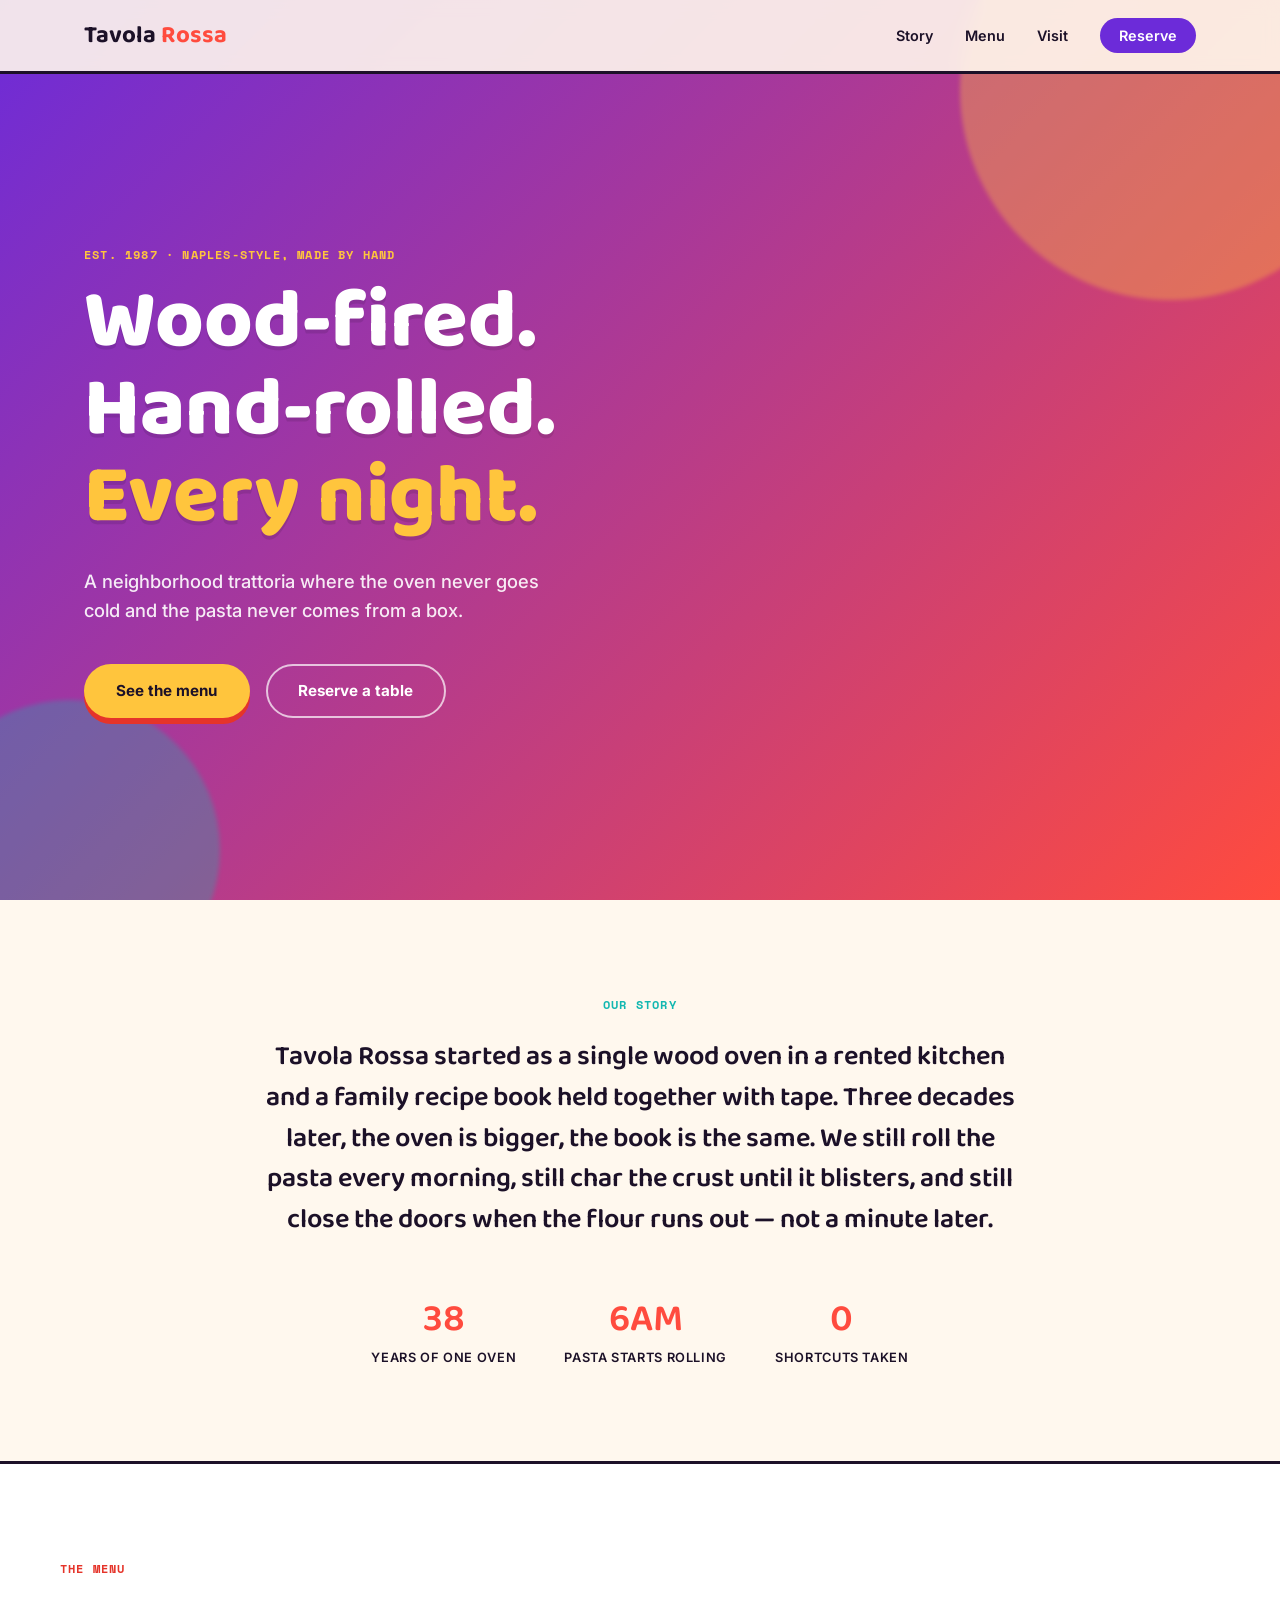
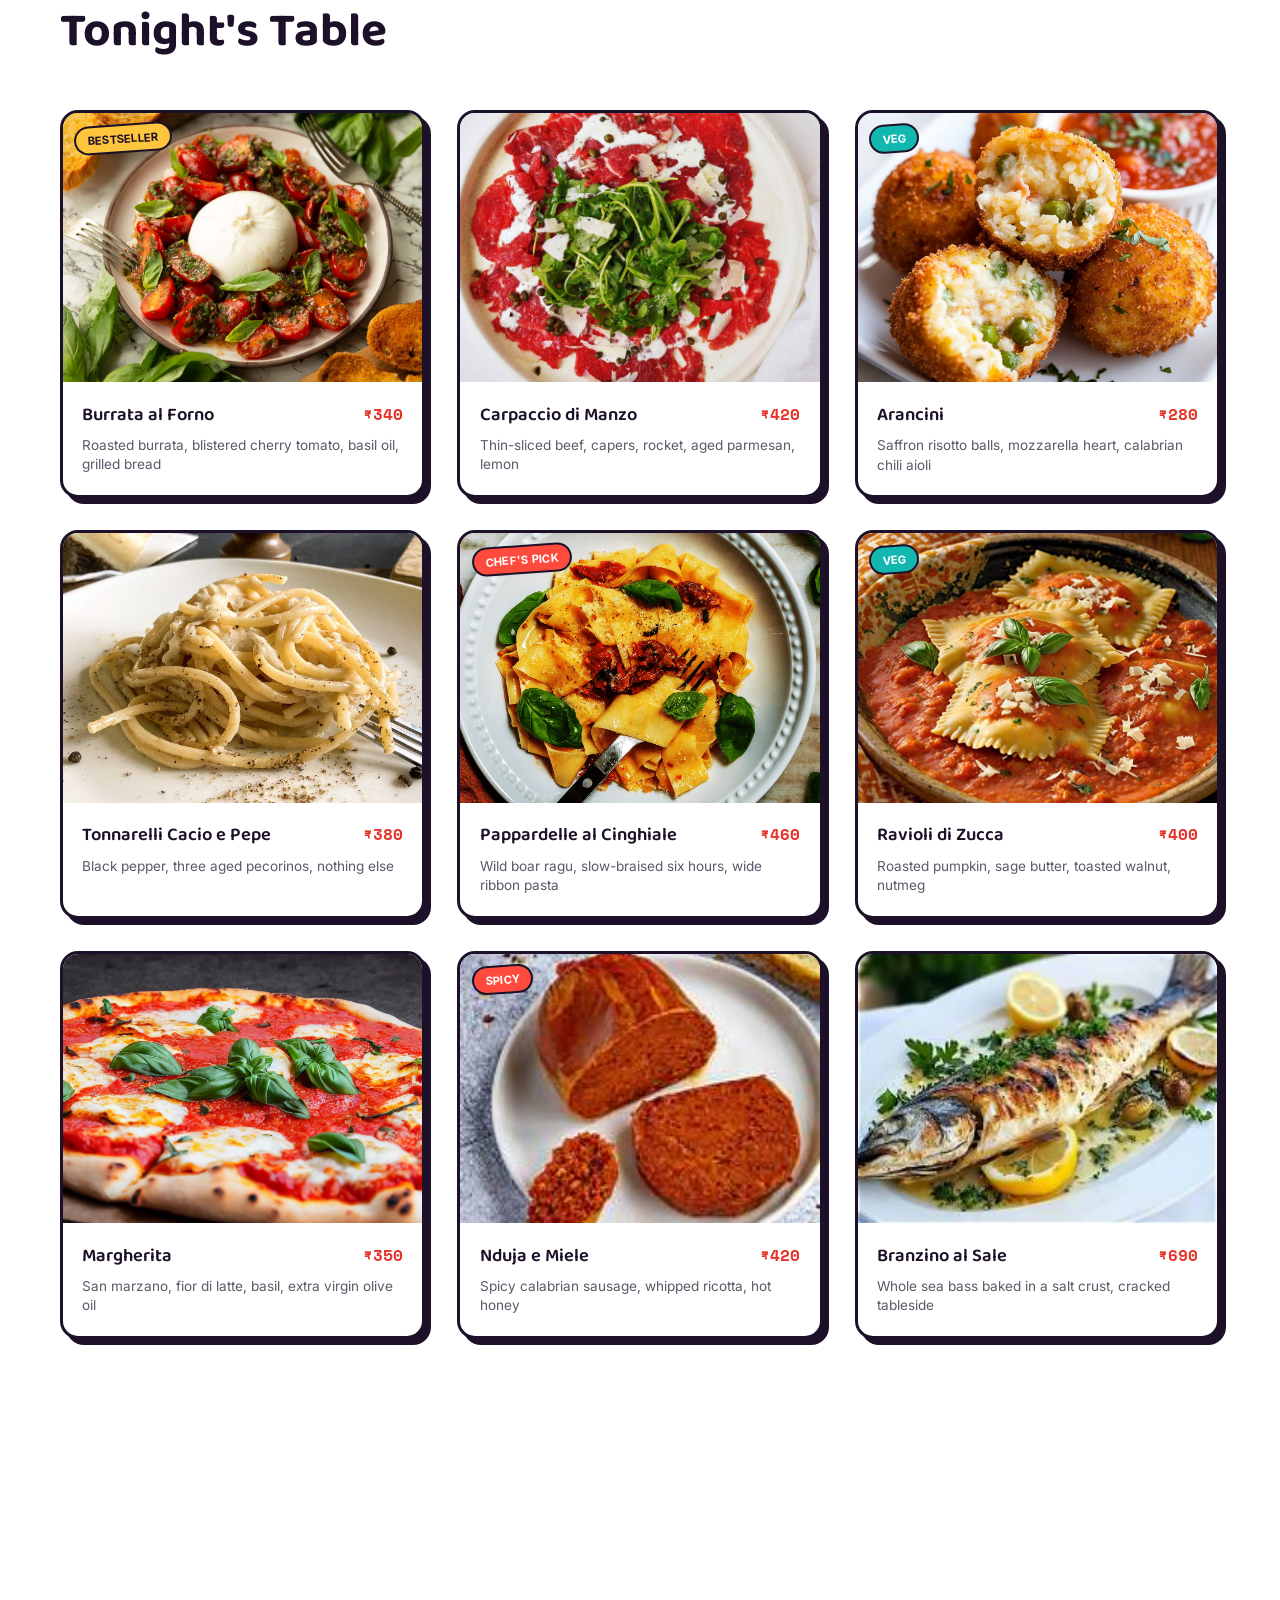
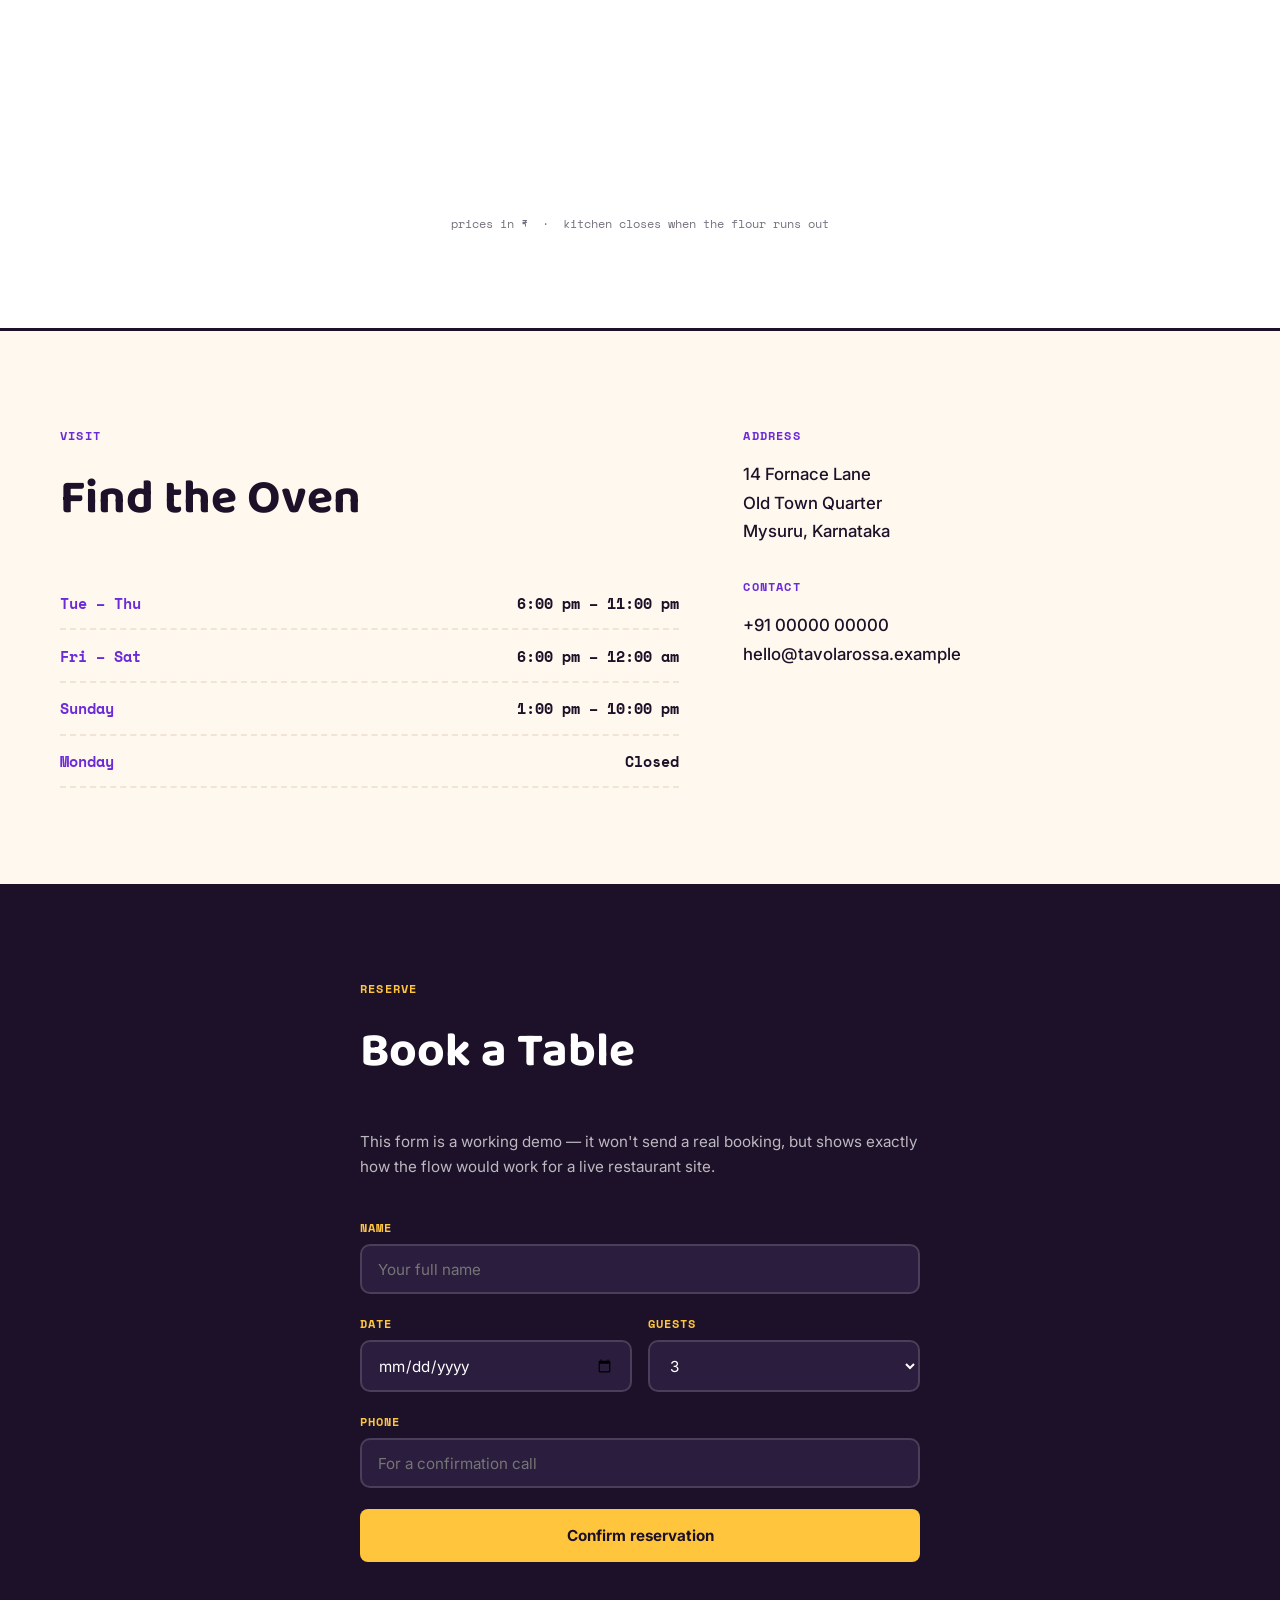
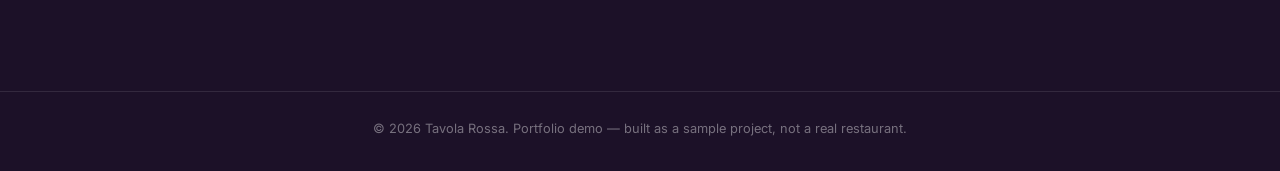
==== index.html @ bb0d4021 "Initial site upload" ====
<!DOCTYPE html>
<html lang="en">
<head>
<meta charset="UTF-8">
<meta name="viewport" content="width=device-width, initial-scale=1.0">
<title>Tavola Rossa — Wood-Fired Trattoria</title>
<link rel="preconnect" href="https://fonts.googleapis.com">
<link href="https://fonts.googleapis.com/css2?family=Baloo+2:wght@500;600;700;800&family=Inter:wght@400;500;600;700&family=Space+Mono:wght@400;700&display=swap" rel="stylesheet">
<link rel="stylesheet" href="style.css">
</head>
<body>

  <!-- NAV -->
  <header class="nav" id="nav">
    <div class="nav-inner">
      <a href="#top" class="brand">Tavola <span>Rossa</span></a>
      <nav class="nav-links">
        <a href="#story">Story</a>
        <a href="#menu">Menu</a>
        <a href="#visit">Visit</a>
        <a href="#reserve" class="nav-cta">Reserve</a>
      </nav>
      <button class="nav-toggle" id="navToggle" aria-label="Open menu">
        <span></span><span></span><span></span>
      </button>
    </div>
  </header>

  <!-- HERO -->
  <section class="hero" id="top">
    <div class="hero-blob blob-1" aria-hidden="true"></div>
    <div class="hero-blob blob-2" aria-hidden="true"></div>
    <div class="hero-inner">
      <p class="eyebrow">Est. 1987 &middot; Naples-style, made by hand</p>
      <h1 class="hero-title">Wood-fired.<br>Hand-rolled.<br><span class="hl">Every night.</span></h1>
      <p class="hero-sub">A neighborhood trattoria where the oven never goes cold and the pasta never comes from a box.</p>
      <div class="hero-actions">
        <a href="#menu" class="btn btn-primary">See the menu</a>
        <a href="#reserve" class="btn btn-ghost">Reserve a table</a>
      </div>
    </div>
  </section>

  <!-- STORY -->
  <section class="story" id="story">
    <div class="story-inner">
      <div class="story-tag">Our story</div>
      <p class="story-text">Tavola Rossa started as a single wood oven in a rented kitchen and a family recipe book held together with tape. Three decades later, the oven is bigger, the book is the same. We still roll the pasta every morning, still char the crust until it blisters, and still close the doors when the flour runs out &mdash; not a minute later.</p>
      <div class="story-stats">
        <div><span>38</span>years of one oven</div>
        <div><span>6am</span>pasta starts rolling</div>
        <div><span>0</span>shortcuts taken</div>
      </div>
    </div>
  </section>

  <!-- MENU -->
  <section class="menu" id="menu">
    <div class="menu-inner">
      <p class="eyebrow eyebrow-dark">The Menu</p>
      <h2 class="section-title">Tonight's Table</h2>

      <div class="menu-grid">

        <article class="dish-card">
          <div class="dish-photo">
            <img src="images/burrata.jpg" alt="Burrata al Forno">
            <div class="dish-fallback">🧀</div>
            <span class="badge badge-yellow">Bestseller</span>
          </div>
          <div class="dish-body">
            <div class="dish-line"><h3>Burrata al Forno</h3><span class="price">₹340</span></div>
            <p class="dish-desc">Roasted burrata, blistered cherry tomato, basil oil, grilled bread</p>
          </div>
        </article>

        <article class="dish-card">
          <div class="dish-photo">
            <img src="images/carpaccio.jpg" alt="Carpaccio di Manzo">
            <div class="dish-fallback">🥩</div>
          </div>
          <div class="dish-body">
            <div class="dish-line"><h3>Carpaccio di Manzo</h3><span class="price">₹420</span></div>
            <p class="dish-desc">Thin-sliced beef, capers, rocket, aged parmesan, lemon</p>
          </div>
        </article>

        <article class="dish-card">
          <div class="dish-photo">
            <img src="images/arancini.jpg" alt="Arancini">
            <div class="dish-fallback">🍙</div>
            <span class="badge badge-teal">Veg</span>
          </div>
          <div class="dish-body">
            <div class="dish-line"><h3>Arancini</h3><span class="price">₹280</span></div>
            <p class="dish-desc">Saffron risotto balls, mozzarella heart, calabrian chili aioli</p>
          </div>
        </article>

        <article class="dish-card">
          <div class="dish-photo">
            <img src="images/cacio-e-pepe.jpg" alt="Tonnarelli Cacio e Pepe">
            <div class="dish-fallback">🍝</div>
          </div>
          <div class="dish-body">
            <div class="dish-line"><h3>Tonnarelli Cacio e Pepe</h3><span class="price">₹380</span></div>
            <p class="dish-desc">Black pepper, three aged pecorinos, nothing else</p>
          </div>
        </article>

        <article class="dish-card">
          <div class="dish-photo">
            <img src="images/pappardelle.jpg" alt="Pappardelle al Cinghiale">
            <div class="dish-fallback">🍜</div>
            <span class="badge badge-coral">Chef's Pick</span>
          </div>
          <div class="dish-body">
            <div class="dish-line"><h3>Pappardelle al Cinghiale</h3><span class="price">₹460</span></div>
            <p class="dish-desc">Wild boar ragu, slow-braised six hours, wide ribbon pasta</p>
          </div>
        </article>

        <article class="dish-card">
          <div class="dish-photo">
            <img src="images/ravioli.jpeg" alt="Ravioli di Zucca">
            <div class="dish-fallback">🥟</div>
            <span class="badge badge-teal">Veg</span>
          </div>
          <div class="dish-body">
            <div class="dish-line"><h3>Ravioli di Zucca</h3><span class="price">₹400</span></div>
            <p class="dish-desc">Roasted pumpkin, sage butter, toasted walnut, nutmeg</p>
          </div>
        </article>

        <article class="dish-card">
          <div class="dish-photo">
            <img src="images/margherita.jpg" alt="Margherita Pizza">
            <div class="dish-fallback">🍕</div>
          </div>
          <div class="dish-body">
            <div class="dish-line"><h3>Margherita</h3><span class="price">₹350</span></div>
            <p class="dish-desc">San marzano, fior di latte, basil, extra virgin olive oil</p>
          </div>
        </article>

        <article class="dish-card">
          <div class="dish-photo">
            <img src="images/nduja.jpg" alt="Nduja e Miele Pizza">
            <div class="dish-fallback">🌶️</div>
            <span class="badge badge-coral">Spicy</span>
          </div>
          <div class="dish-body">
            <div class="dish-line"><h3>Nduja e Miele</h3><span class="price">₹420</span></div>
            <p class="dish-desc">Spicy calabrian sausage, whipped ricotta, hot honey</p>
          </div>
        </article>

        <article class="dish-card">
          <div class="dish-photo">
            <img src="images/branzino.jpg" alt="Branzino al Sale">
            <div class="dish-fallback">🐟</div>
          </div>
          <div class="dish-body">
            <div class="dish-line"><h3>Branzino al Sale</h3><span class="price">₹690</span></div>
            <p class="dish-desc">Whole sea bass baked in a salt crust, cracked tableside</p>
          </div>
        </article>

        <article class="dish-card">
          <div class="dish-photo">
            <img src="images/tiramisu.jpg" alt="Tiramisu della Casa">
            <div class="dish-fallback">🍰</div>
            <span class="badge badge-yellow">Bestseller</span>
          </div>
          <div class="dish-body">
            <div class="dish-line"><h3>Tiramisu della Casa</h3><span class="price">₹260</span></div>
            <p class="dish-desc">Espresso-soaked savoiardi, mascarpone, cocoa, made daily</p>
          </div>
        </article>

        <article class="dish-card">
          <div class="dish-photo">
            <img src="images/panna-cotta.png" alt="Panna Cotta al Limone">
            <div class="dish-fallback">🍮</div>
          </div>
          <div class="dish-body">
            <div class="dish-line"><h3>Panna Cotta al Limone</h3><span class="price">₹240</span></div>
            <p class="dish-desc">Amalfi lemon, candied peel, shortbread crumb</p>
          </div>
        </article>

      </div>
      <p class="menu-note">prices in ₹ &nbsp;&middot;&nbsp; kitchen closes when the flour runs out</p>
    </div>
  </section>

  <!-- VISIT -->
  <section class="visit" id="visit">
    <div class="visit-inner">
      <div class="visit-block">
        <p class="eyebrow">Visit</p>
        <h2 class="section-title">Find the Oven</h2>
        <ul class="hours">
          <li><span>Tue &ndash; Thu</span><span>6:00 pm &ndash; 11:00 pm</span></li>
          <li><span>Fri &ndash; Sat</span><span>6:00 pm &ndash; 12:00 am</span></li>
          <li><span>Sunday</span><span>1:00 pm &ndash; 10:00 pm</span></li>
          <li><span>Monday</span><span>Closed</span></li>
        </ul>
      </div>
      <div class="visit-block">
        <p class="eyebrow">Address</p>
        <p class="address">14 Fornace Lane<br>Old Town Quarter<br>Mysuru, Karnataka</p>
        <p class="eyebrow">Contact</p>
        <p class="address">+91 00000 00000<br>hello@tavolarossa.example</p>
      </div>
    </div>
  </section>

  <!-- RESERVE -->
  <section class="reserve" id="reserve">
    <div class="reserve-inner">
      <p class="eyebrow eyebrow-dark">Reserve</p>
      <h2 class="section-title">Book a Table</h2>
      <p class="reserve-sub">This form is a working demo &mdash; it won't send a real booking, but shows exactly how the flow would work for a live restaurant site.</p>
      <form id="reserveForm" class="reserve-form" novalidate>
        <div class="form-row">
          <label for="name">Name</label>
          <input type="text" id="name" name="name" required placeholder="Your full name" pattern="[A-Za-z\s]+" title="Letters only">
        </div>
        <div class="form-row form-row-split">
          <div>
            <label for="date">Date</label>
            <input type="date" id="date" name="date" required>
          </div>
          <div>
            <label for="guests">Guests</label>
            <select id="guests" name="guests">
              <option>1</option><option>2</option><option selected>3</option><option>4</option><option>5+</option>
            </select>
          </div>
        </div>
        <div class="form-row">
          <label for="phone">Phone</label>
          <input type="tel" id="phone" name="phone" required placeholder="For a confirmation call" inputmode="numeric" pattern="[0-9]{7,15}" title="Numbers only, 7 to 15 digits">
        </div>
        <button type="submit" class="btn btn-primary btn-full">Confirm reservation</button>
        <p class="form-status" id="formStatus" role="status"></p>
      </form>
    </div>
  </section>

  <footer class="footer">
    <p>&copy; 2026 Tavola Rossa. Portfolio demo &mdash; built as a sample project, not a real restaurant.</p>
  </footer>

  <script src="script.js"></script>
</body>
</html>
---- style.css ----
/* ---------- Tokens ---------- */
:root {
  --ink: #1C1128;
  --coral: #FF4B3E;
  --coral-dark: #E5342A;
  --purple: #6C2BD9;
  --purple-dark: #4E1EA6;
  --yellow: #FFC53D;
  --teal: #12B7B0;
  --bg: #FFF8EE;
  --card: #FFFFFF;
  --line: #F0E4D3;

  --display: 'Baloo 2', sans-serif;
  --body: 'Inter', sans-serif;
  --mono: 'Space Mono', monospace;

  --max: 1160px;
}

* { box-sizing: border-box; }
html { scroll-behavior: smooth; }
body {
  margin: 0;
  font-family: var(--body);
  color: var(--ink);
  background: var(--bg);
  -webkit-font-smoothing: antialiased;
}
h1, h2, h3 { font-family: var(--display); margin: 0; }
p { margin: 0; }
a { color: inherit; text-decoration: none; }
ul { list-style: none; margin: 0; padding: 0; }
img { max-width: 100%; display: block; }

.eyebrow {
  font-family: var(--mono);
  font-size: 0.75rem;
  letter-spacing: 0.1em;
  text-transform: uppercase;
  color: var(--purple);
  margin-bottom: 1rem;
  display: block;
  font-weight: 700;
}
.eyebrow-dark { color: var(--coral-dark); }

.section-title {
  font-size: clamp(2.1rem, 4vw, 3rem);
  font-weight: 700;
  margin-bottom: 2.5rem;
  color: var(--ink);
}

.btn {
  display: inline-block;
  padding: 0.95rem 1.9rem;
  border-radius: 999px;
  font-family: var(--body);
  font-weight: 700;
  font-size: 0.95rem;
  cursor: pointer;
  border: 2px solid transparent;
  transition: transform 0.2s ease, box-shadow 0.2s ease;
}
.btn:focus-visible { outline: 2px solid var(--ink); outline-offset: 3px; }
.btn-primary { background: var(--yellow); color: var(--ink); box-shadow: 0 6px 0 var(--coral-dark); }
.btn-primary:hover { transform: translateY(-2px); box-shadow: 0 8px 0 var(--coral-dark); }
.btn-primary:active { transform: translateY(2px); box-shadow: 0 2px 0 var(--coral-dark); }
.btn-ghost { border-color: rgba(255,255,255,0.7); color: #fff; }
.btn-ghost:hover { background: rgba(255,255,255,0.15); }
.btn-full { width: 100%; box-shadow: none; border-radius: 8px; }
.btn-full:hover { transform: none; }

/* ---------- Nav ---------- */
.nav {
  position: fixed;
  top: 0; left: 0; right: 0;
  z-index: 50;
  background: rgba(255,248,238,0.9);
  backdrop-filter: blur(8px);
  border-bottom: 3px solid var(--ink);
}
.nav-inner {
  max-width: var(--max);
  margin: 0 auto;
  padding: 1rem 1.5rem;
  display: flex;
  align-items: center;
  justify-content: space-between;
}
.brand {
  font-family: var(--display);
  font-size: 1.5rem;
  font-weight: 700;
  color: var(--ink);
}
.brand span { color: var(--coral); }
.nav-links {
  display: flex;
  align-items: center;
  gap: 2rem;
}
.nav-links a {
  color: var(--ink);
  font-weight: 600;
  font-size: 0.9rem;
}
.nav-links a:hover { color: var(--coral); }
.nav-cta {
  background: var(--purple);
  color: #fff !important;
  padding: 0.55rem 1.2rem;
  border-radius: 999px;
}
.nav-cta:hover { background: var(--purple-dark); color: #fff !important; }
.nav-toggle { display: none; flex-direction: column; gap: 5px; background: none; border: none; cursor: pointer; padding: 0.5rem; }
.nav-toggle span { width: 22px; height: 3px; border-radius: 2px; background: var(--ink); }

/* ---------- Hero ---------- */
.hero {
  position: relative;
  min-height: 100vh;
  display: flex;
  align-items: center;
  background: linear-gradient(135deg, var(--purple) 0%, var(--coral) 100%);
  overflow: hidden;
  padding-top: 4rem;
}
.hero-blob {
  position: absolute;
  border-radius: 50%;
  filter: blur(2px);
  opacity: 0.5;
}
.blob-1 { width: 420px; height: 420px; background: var(--yellow); top: -120px; right: -100px; opacity: 0.35; }
.blob-2 { width: 300px; height: 300px; background: var(--teal); bottom: -100px; left: -80px; opacity: 0.3; }

.hero-inner {
  position: relative;
  max-width: var(--max);
  margin: 0 auto;
  padding: 2rem 1.5rem;
  width: 100%;
}
.hero-title {
  font-size: clamp(2.8rem, 7vw, 5.2rem);
  color: #fff;
  font-weight: 800;
  line-height: 1.05;
  max-width: 14ch;
  text-shadow: 0 4px 0 rgba(0,0,0,0.1);
}
.hero-title .hl { color: var(--yellow); }
.hero-sub {
  color: rgba(255,255,255,0.9);
  font-size: 1.15rem;
  max-width: 40ch;
  margin: 1.6rem 0 2.4rem;
  line-height: 1.6;
  font-weight: 500;
}
.hero-actions { display: flex; gap: 1rem; flex-wrap: wrap; }
.hero .eyebrow { color: var(--yellow); }

/* ---------- Story ---------- */
.story { padding: 6rem 1.5rem; background: var(--bg); }
.story-inner { max-width: 760px; margin: 0 auto; text-align: center; }
.story-tag {
  font-family: var(--mono);
  font-size: 0.75rem;
  letter-spacing: 0.1em;
  text-transform: uppercase;
  color: var(--teal);
  margin-bottom: 1.5rem;
  font-weight: 700;
}
.story-text {
  font-family: var(--display);
  font-size: clamp(1.3rem, 2.5vw, 1.7rem);
  line-height: 1.5;
  color: var(--ink);
  font-weight: 600;
}
.story-stats {
  display: flex;
  justify-content: center;
  gap: 3rem;
  margin-top: 3rem;
  flex-wrap: wrap;
}
.story-stats div {
  font-family: var(--body);
  font-size: 0.8rem;
  color: var(--ink);
  text-transform: uppercase;
  letter-spacing: 0.05em;
  font-weight: 600;
}
.story-stats span {
  display: block;
  font-family: var(--display);
  font-size: 2.4rem;
  color: var(--coral);
  letter-spacing: 0;
}

/* ---------- Menu ---------- */
.menu { background: #fff; padding: 6rem 1.5rem; border-top: 3px solid var(--ink); border-bottom: 3px solid var(--ink); }
.menu-inner { max-width: var(--max); margin: 0 auto; }
.menu-grid {
  display: grid;
  grid-template-columns: repeat(3, 1fr);
  gap: 2rem;
}
.dish-card {
  background: var(--card);
  border: 3px solid var(--ink);
  border-radius: 18px;
  overflow: hidden;
  transition: transform 0.25s ease, box-shadow 0.25s ease, opacity 0.5s ease;
  box-shadow: 6px 6px 0 var(--ink);
  opacity: 0;
  transform: translateY(14px);
}
.dish-card.in-view { opacity: 1; transform: translateY(0); }
.dish-card.in-view:hover { transform: translate(-3px, -3px); box-shadow: 9px 9px 0 var(--ink); }
.dish-photo {
  position: relative;
  aspect-ratio: 4 / 3;
  background: linear-gradient(135deg, var(--purple), var(--coral));
  overflow: hidden;
}
.dish-photo img { width: 100%; height: 100%; object-fit: cover; }
.dish-fallback {
  display: none;
  width: 100%; height: 100%;
  align-items: center; justify-content: center;
  font-size: 3.5rem;
}
.dish-photo.img-error img { display: none; }
.dish-photo.img-error .dish-fallback { display: flex; }
.badge {
  position: absolute;
  top: 0.7rem;
  left: 0.7rem;
  font-family: var(--body);
  font-weight: 700;
  font-size: 0.7rem;
  text-transform: uppercase;
  letter-spacing: 0.03em;
  padding: 0.35rem 0.7rem;
  border-radius: 999px;
  border: 2px solid var(--ink);
  transform: rotate(-4deg);
  color: var(--ink);
}
.badge-yellow { background: var(--yellow); }
.badge-coral { background: var(--coral); color: #fff; }
.badge-teal { background: var(--teal); color: #fff; }
.dish-body { padding: 1.1rem 1.2rem 1.3rem; }
.dish-line { display: flex; justify-content: space-between; align-items: baseline; gap: 0.5rem; }
.dish-line h3 { font-size: 1.15rem; font-weight: 600; }
.price {
  font-family: var(--mono);
  font-weight: 700;
  color: var(--coral-dark);
  white-space: nowrap;
}
.dish-desc {
  font-size: 0.85rem;
  color: var(--ink);
  opacity: 0.7;
  margin-top: 0.4rem;
  line-height: 1.4;
}
.menu-note {
  margin-top: 3.5rem;
  text-align: center;
  font-family: var(--mono);
  font-size: 0.75rem;
  color: var(--ink);
  opacity: 0.6;
}

/* ---------- Visit ---------- */
.visit { padding: 6rem 1.5rem; background: var(--bg); }
.visit-inner {
  max-width: var(--max);
  margin: 0 auto;
  display: grid;
  grid-template-columns: 1.3fr 1fr;
  gap: 4rem;
}
.hours li {
  display: flex;
  justify-content: space-between;
  padding: 0.9rem 0;
  border-bottom: 2px dashed var(--line);
  font-family: var(--mono);
  font-size: 0.95rem;
  font-weight: 700;
}
.hours li span:first-child { color: var(--purple); }
.address {
  font-size: 1.05rem;
  line-height: 1.7;
  margin-bottom: 2rem;
  color: var(--ink);
  font-weight: 500;
}

/* ---------- Reserve ---------- */
.reserve { background: var(--ink); padding: 6rem 1.5rem; }
.reserve-inner { max-width: 560px; margin: 0 auto; }
.reserve .section-title, .reserve-sub { color: #fff; }
.reserve .eyebrow-dark { color: var(--yellow); }
.reserve-sub { display: block; opacity: 0.7; margin-bottom: 2.5rem; line-height: 1.6; font-size: 0.95rem; }
.form-row { margin-bottom: 1.3rem; }
.form-row-split { display: grid; grid-template-columns: 1fr 1fr; gap: 1rem; }
.reserve-form label {
  display: block;
  font-family: var(--mono);
  font-size: 0.75rem;
  text-transform: uppercase;
  letter-spacing: 0.08em;
  color: var(--yellow);
  margin-bottom: 0.5rem;
  font-weight: 700;
}
.reserve-form input, .reserve-form select {
  width: 100%;
  padding: 0.85rem 1rem;
  background: #2A1D3D;
  border: 2px solid rgba(255,255,255,0.15);
  color: #fff;
  font-family: var(--body);
  font-size: 0.95rem;
  border-radius: 10px;
}
.reserve-form input:focus, .reserve-form select:focus {
  outline: none;
  border-color: var(--yellow);
}
.form-status {
  margin-top: 1rem;
  font-family: var(--mono);
  font-size: 0.85rem;
  color: var(--teal);
  min-height: 1.2em;
}

/* ---------- Footer ---------- */
.footer {
  background: var(--ink);
  color: rgba(255,255,255,0.4);
  text-align: center;
  padding: 1.8rem 1.5rem 2.2rem;
  font-size: 0.8rem;
  border-top: 1px solid rgba(255,255,255,0.1);
}

/* ---------- Responsive ---------- */
@media (max-width: 900px) {
  .menu-grid { grid-template-columns: repeat(2, 1fr); }
}
@media (max-width: 800px) {
  .nav-links {
    position: absolute;
    top: 100%; left: 0; right: 0;
    background: var(--bg);
    flex-direction: column;
    align-items: flex-start;
    padding: 1.5rem;
    gap: 1.2rem;
    display: none;
    border-bottom: 3px solid var(--ink);
  }
  .nav-links.open { display: flex; }
  .nav-toggle { display: flex; }
  .menu-grid { grid-template-columns: 1fr; }
  .visit-inner { grid-template-columns: 1fr; gap: 3rem; }
  .form-row-split { grid-template-columns: 1fr; }
  .story-stats { gap: 2rem; }
}

@media (prefers-reduced-motion: reduce) {
  .dish-card { transition: none; }
  html { scroll-behavior: auto; }
}
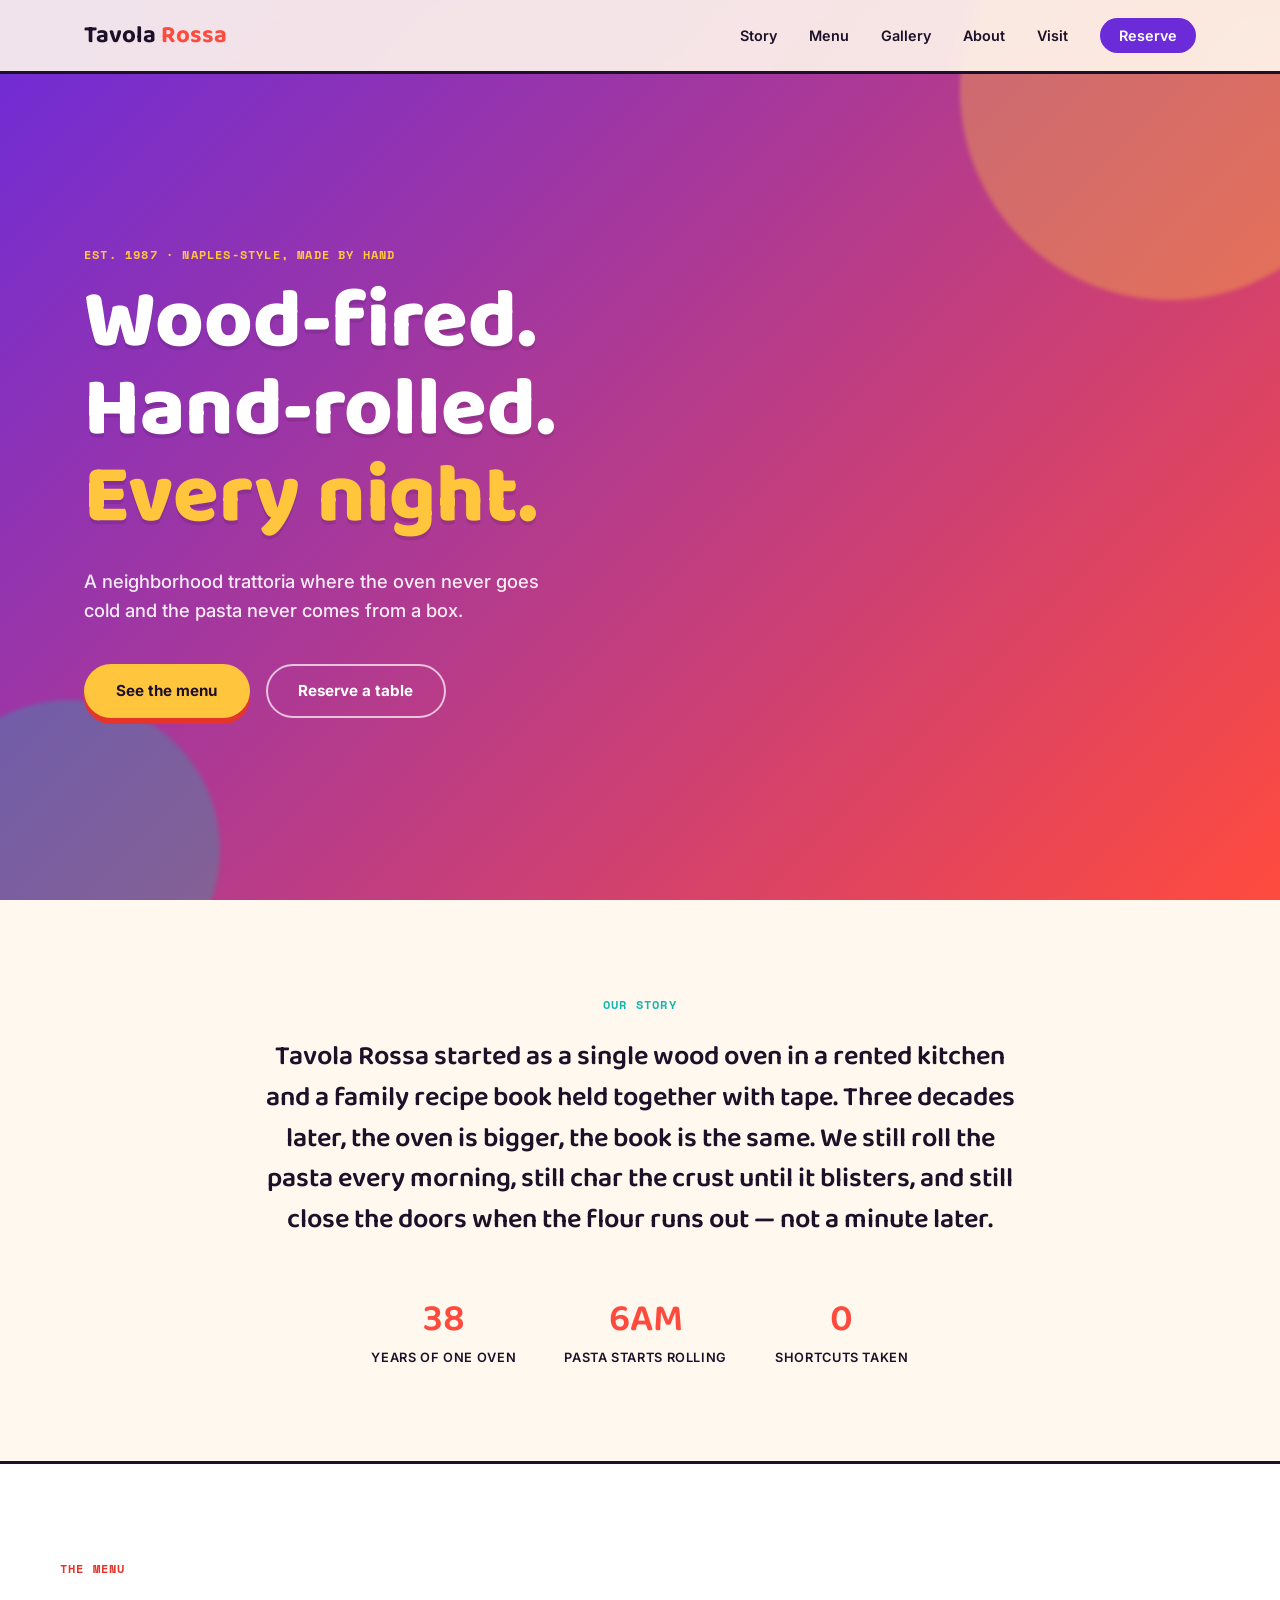
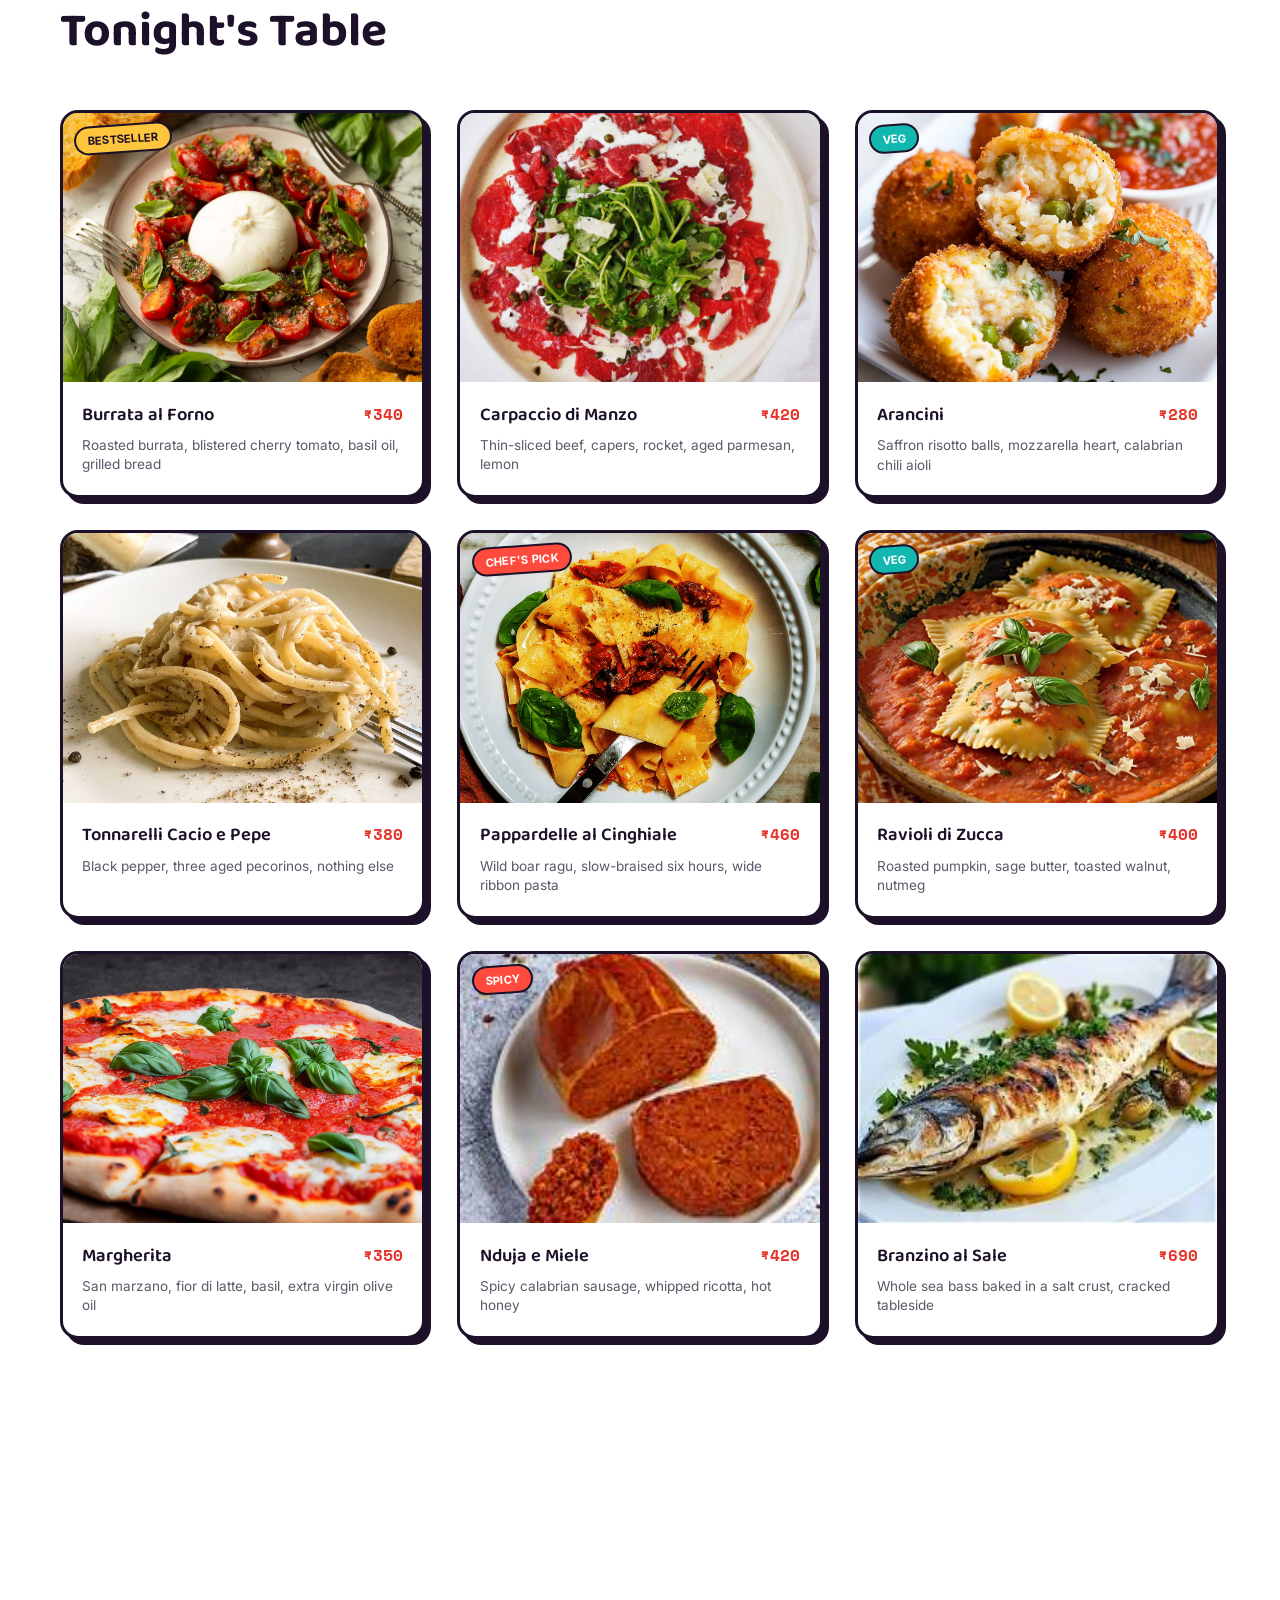
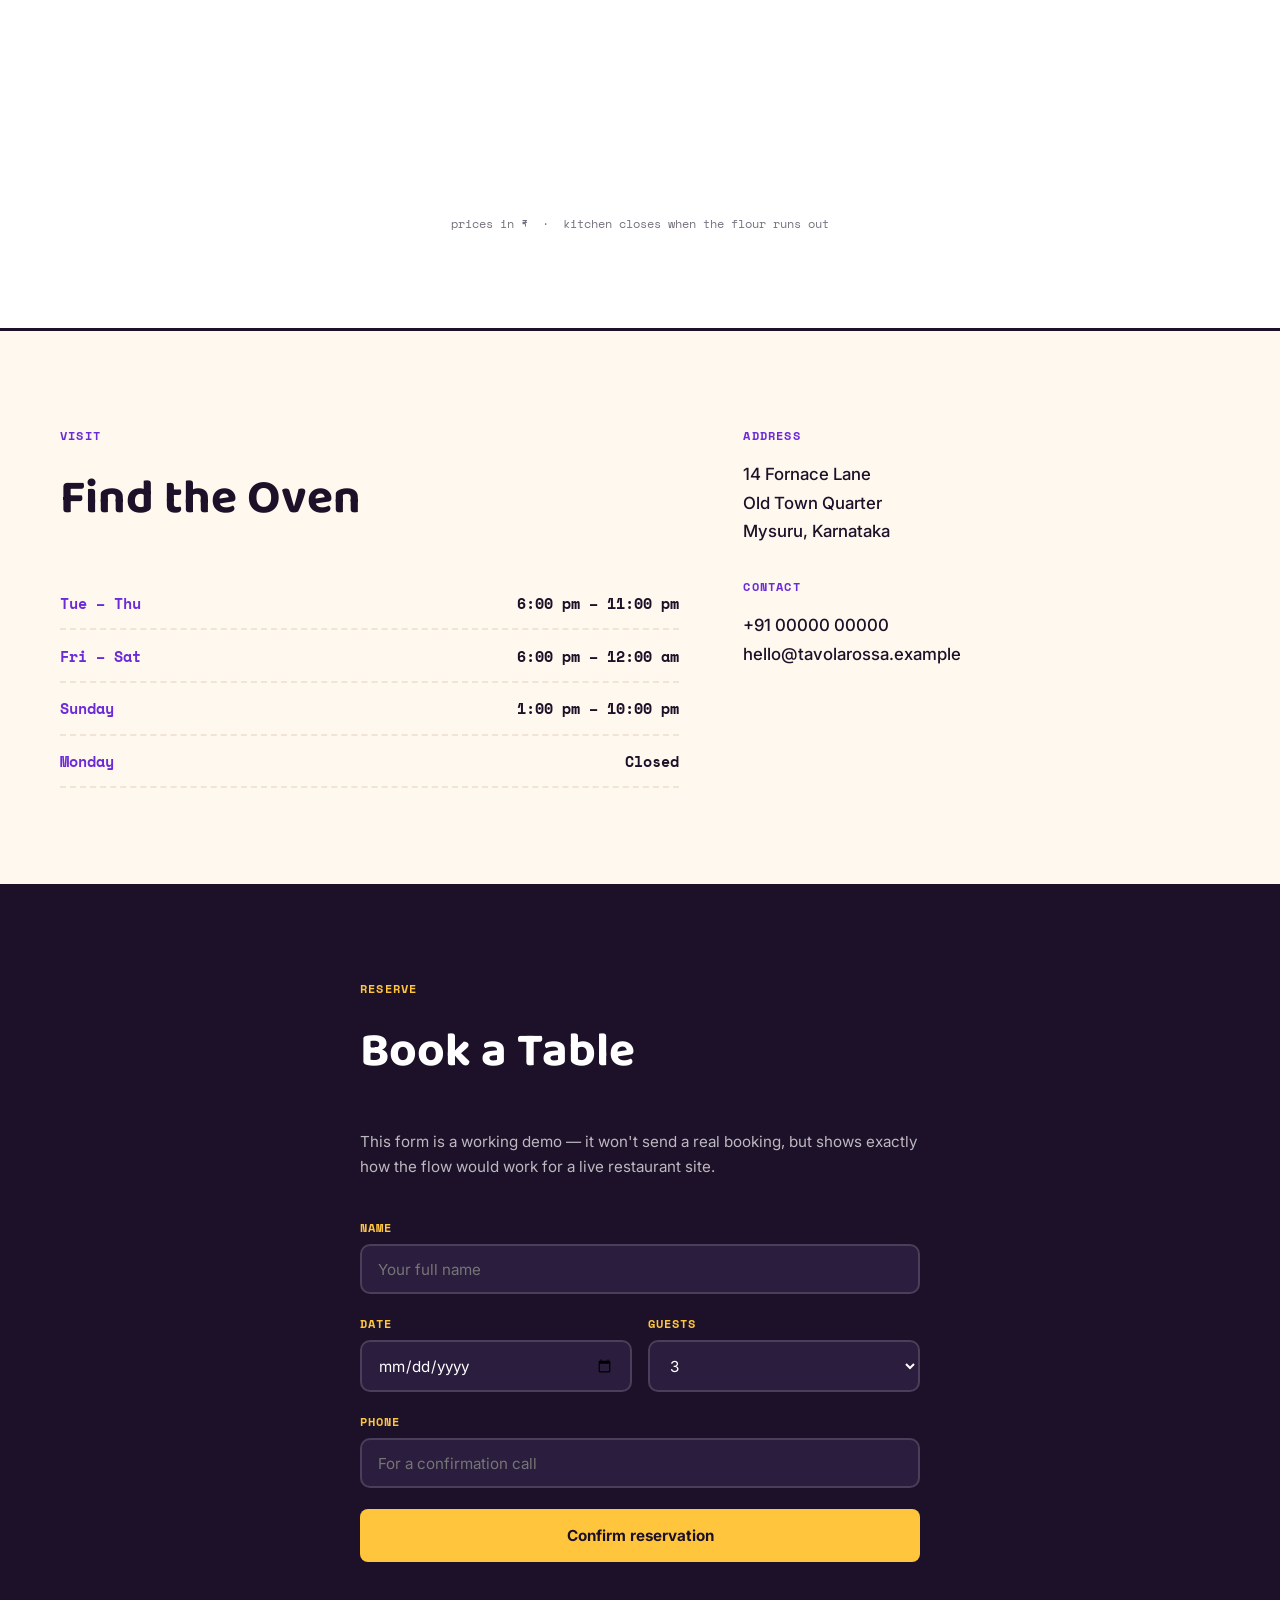
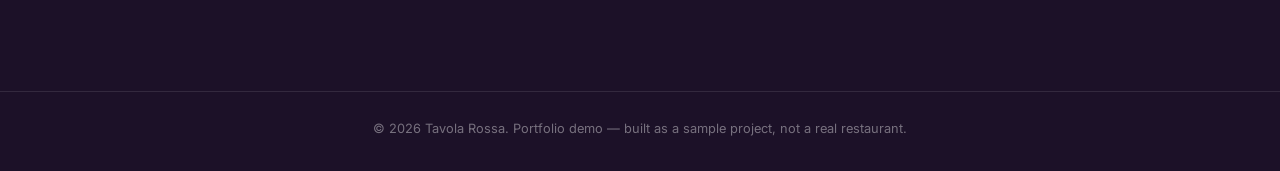
==== commit 2d8ed9c4: "Update index.html" ====
--- a/index.html
+++ b/index.html
@@ -17,6 +17,8 @@
       <nav class="nav-links">
         <a href="#story">Story</a>
         <a href="#menu">Menu</a>
+        <a href="gallery.html">Gallery</a>
+        <a href="about.html">About</a>
         <a href="#visit">Visit</a>
         <a href="#reserve" class="nav-cta">Reserve</a>
       </nav>
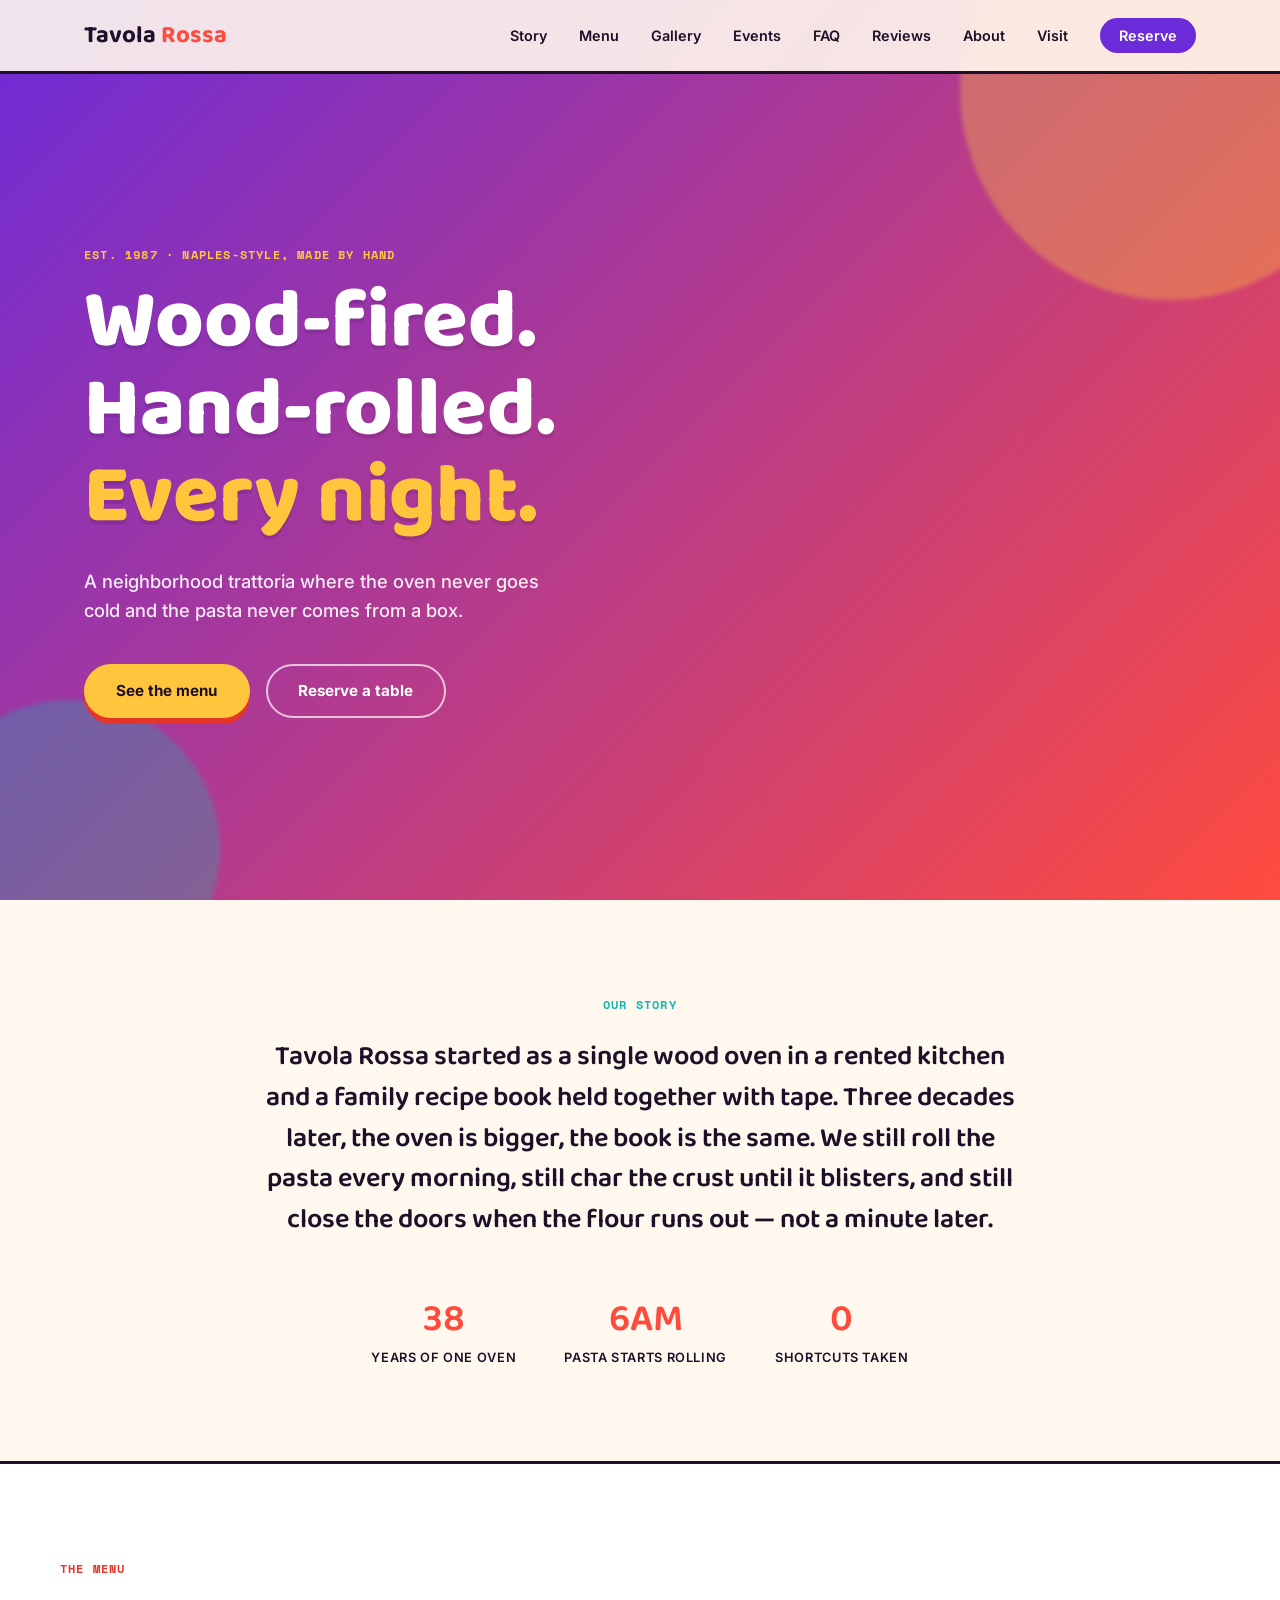
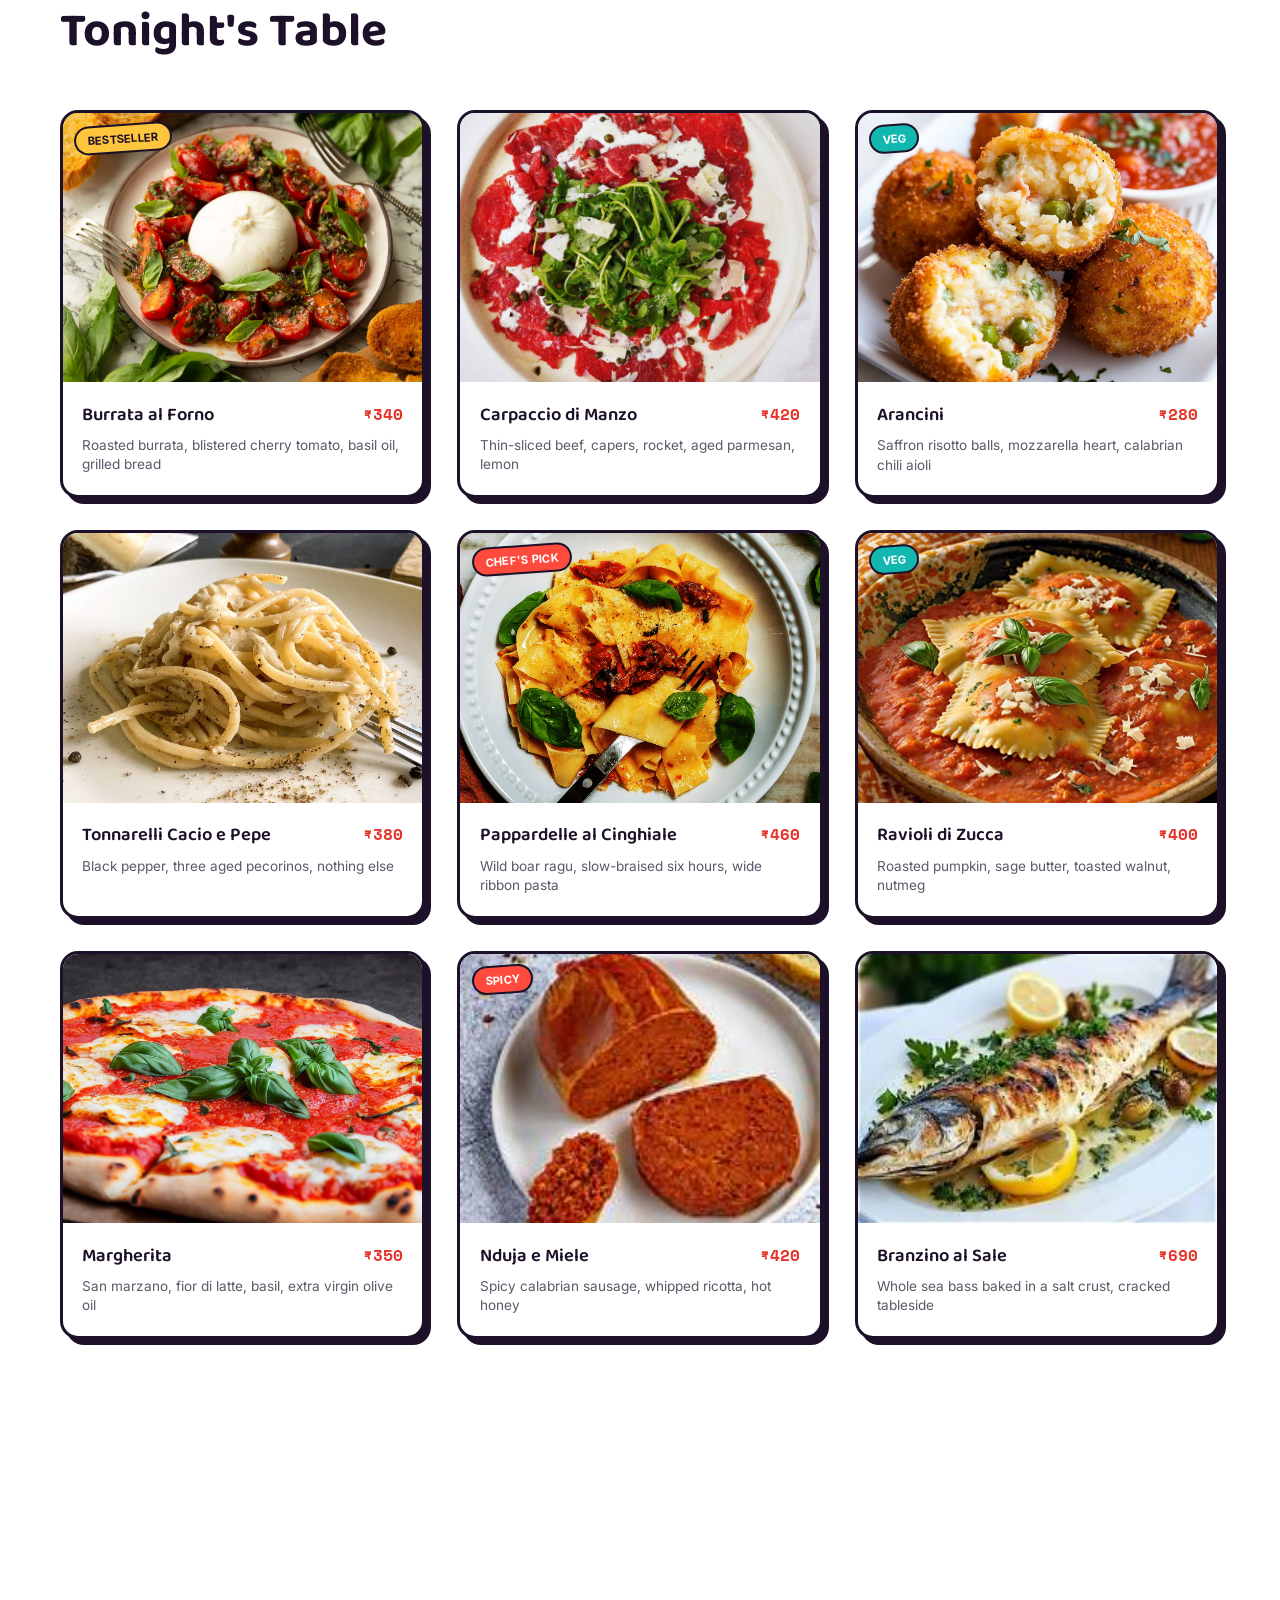
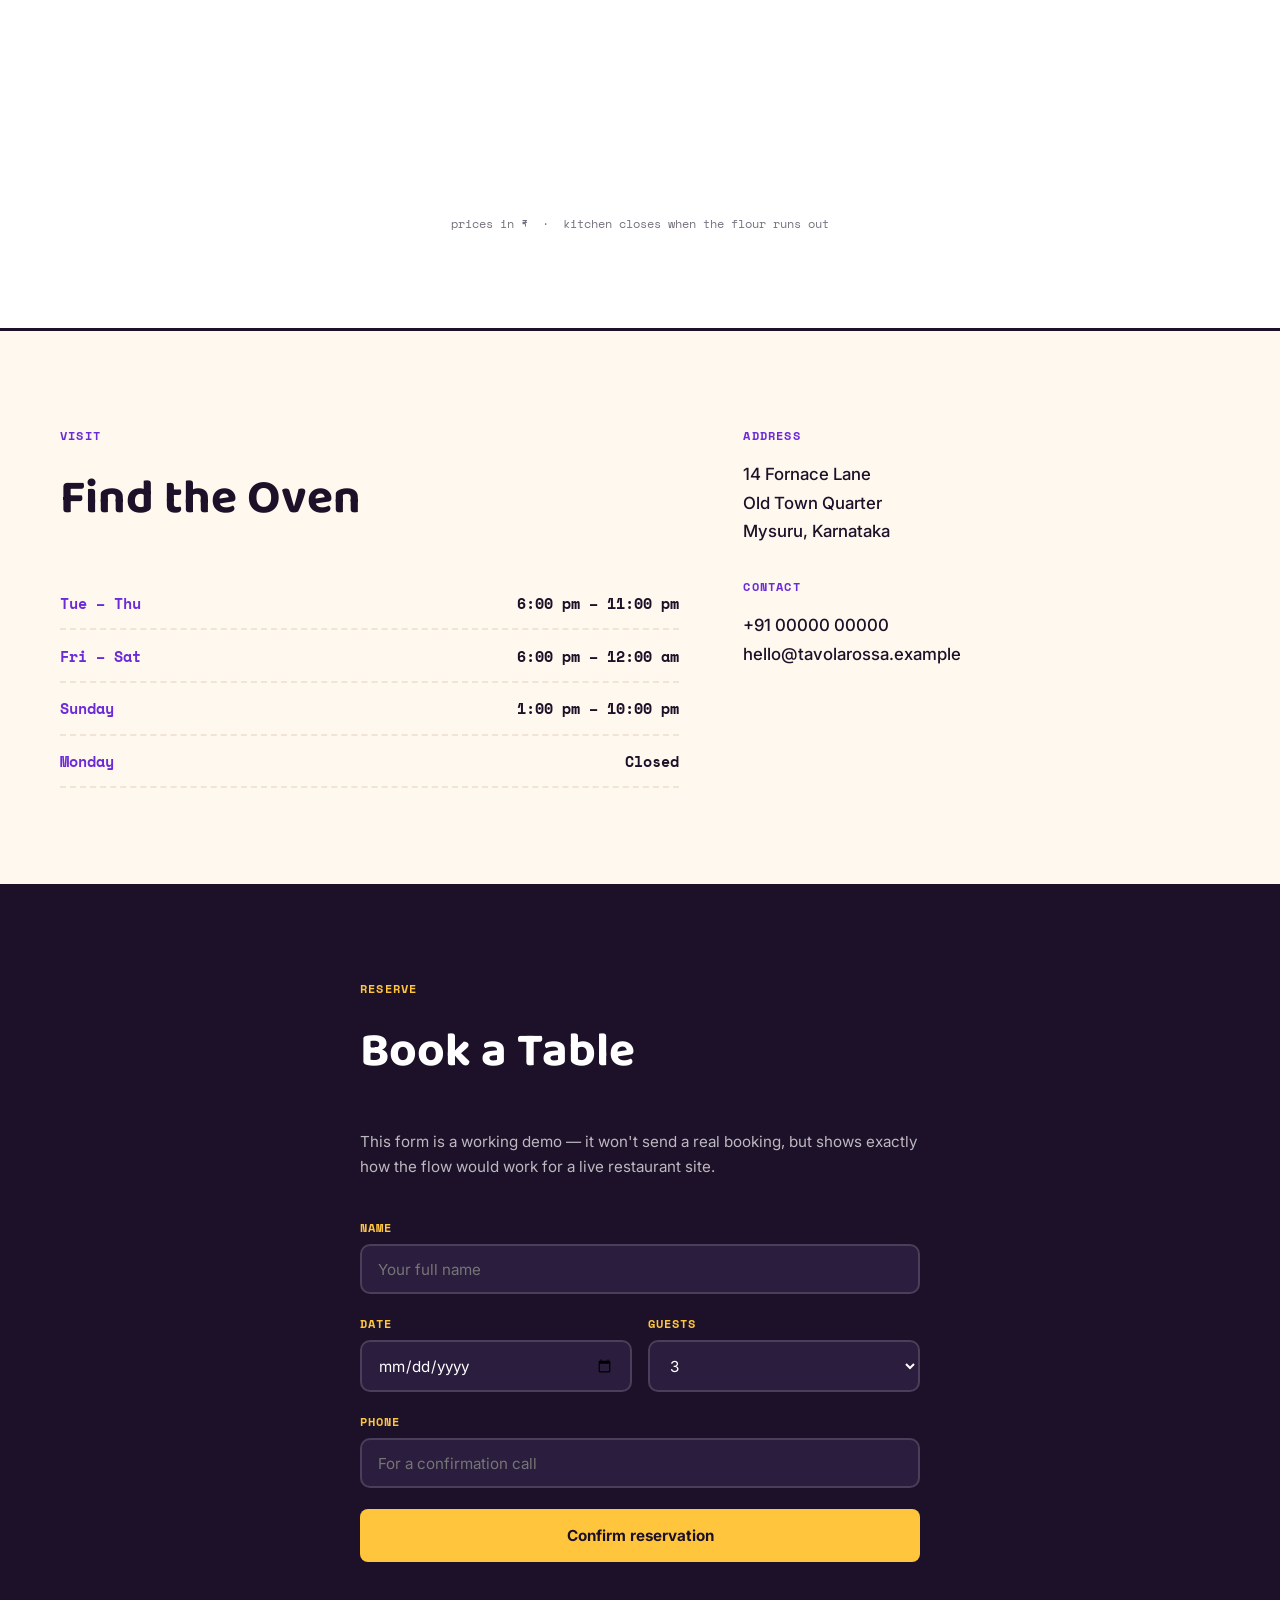
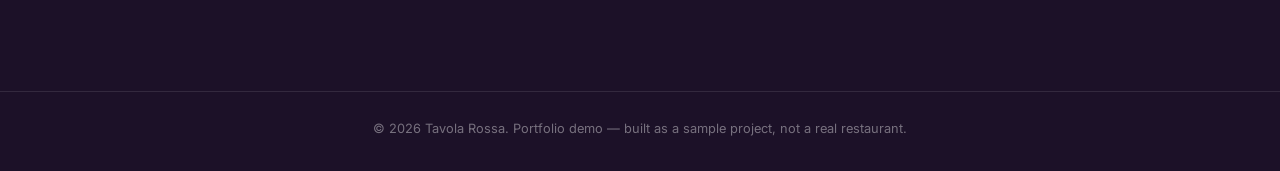
==== commit f2678868: "Update index.html" ====
--- a/index.html
+++ b/index.html
@@ -18,6 +18,9 @@
         <a href="#story">Story</a>
         <a href="#menu">Menu</a>
         <a href="gallery.html">Gallery</a>
+        <a href="events.html">Events</a>
+        <a href="faq.html">FAQ</a>
+        <a href="reviews.html">Reviews</a>
         <a href="about.html">About</a>
         <a href="#visit">Visit</a>
         <a href="#reserve" class="nav-cta">Reserve</a>
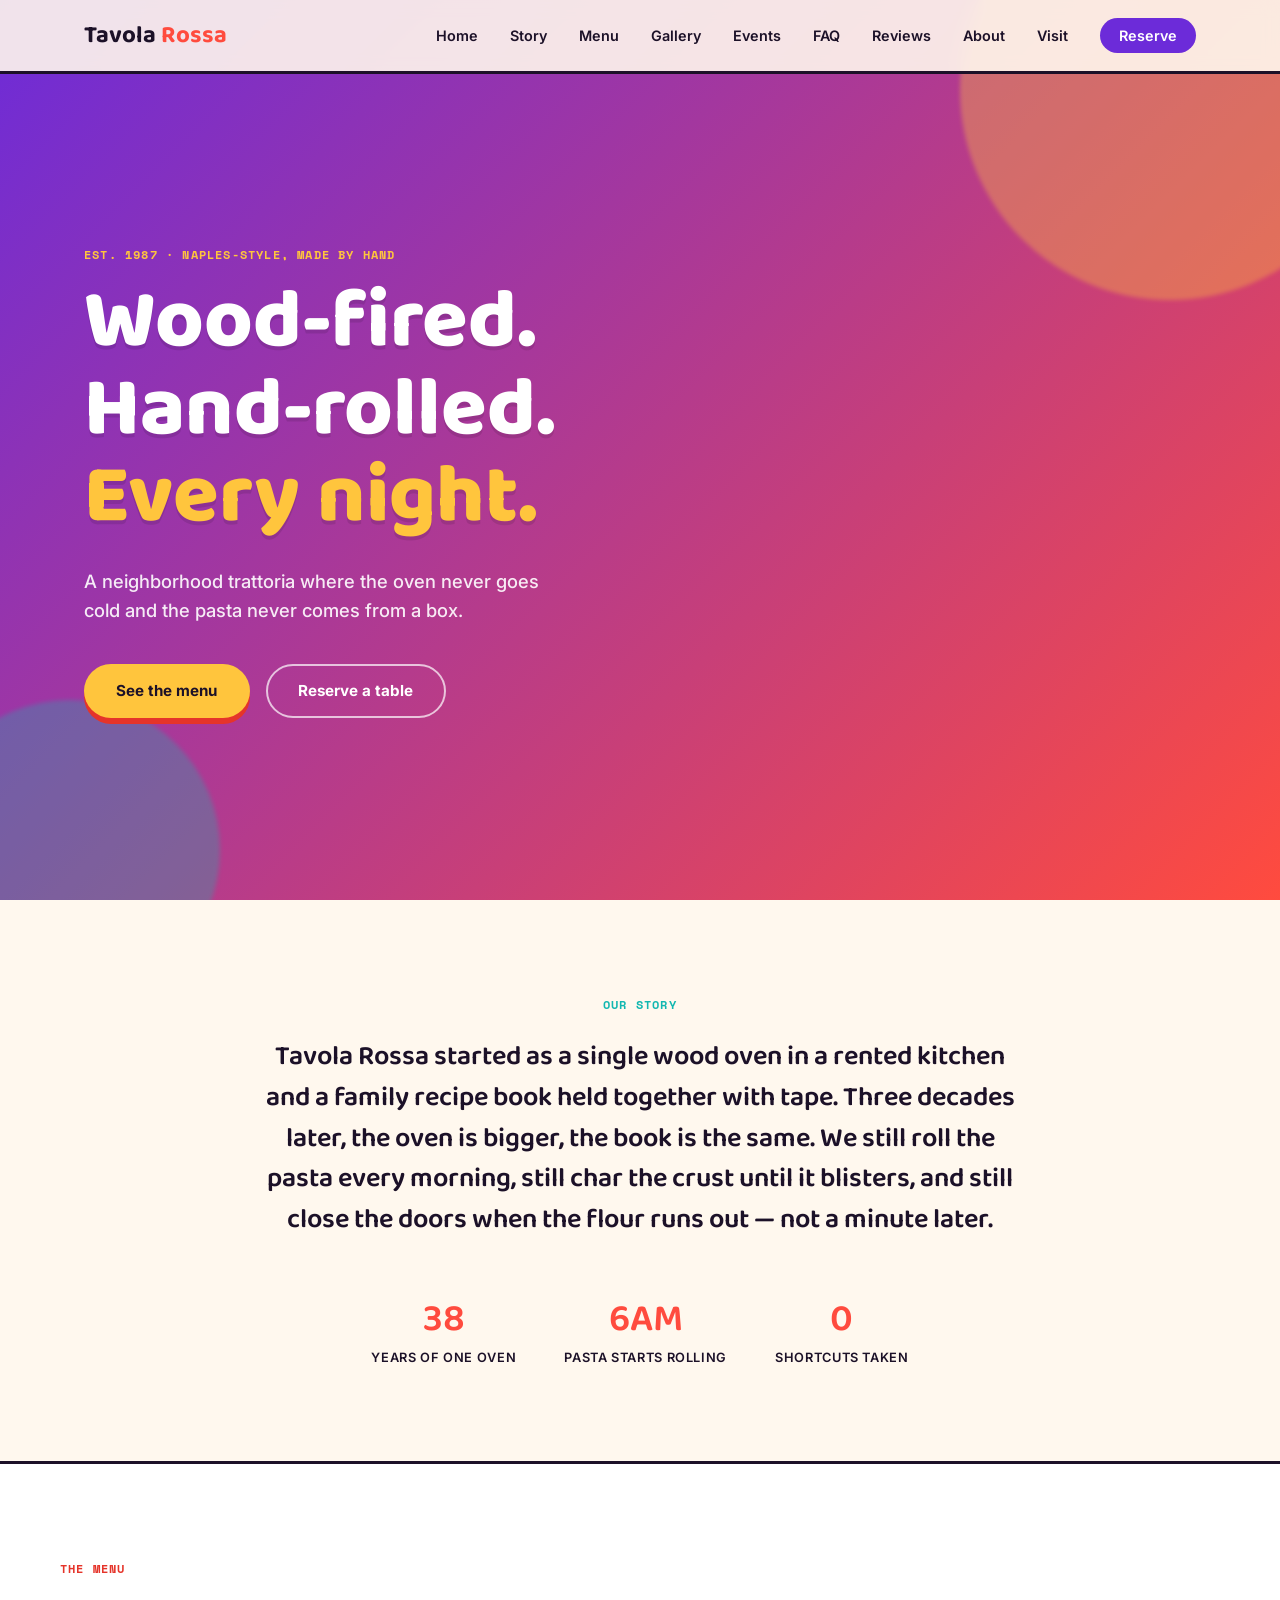
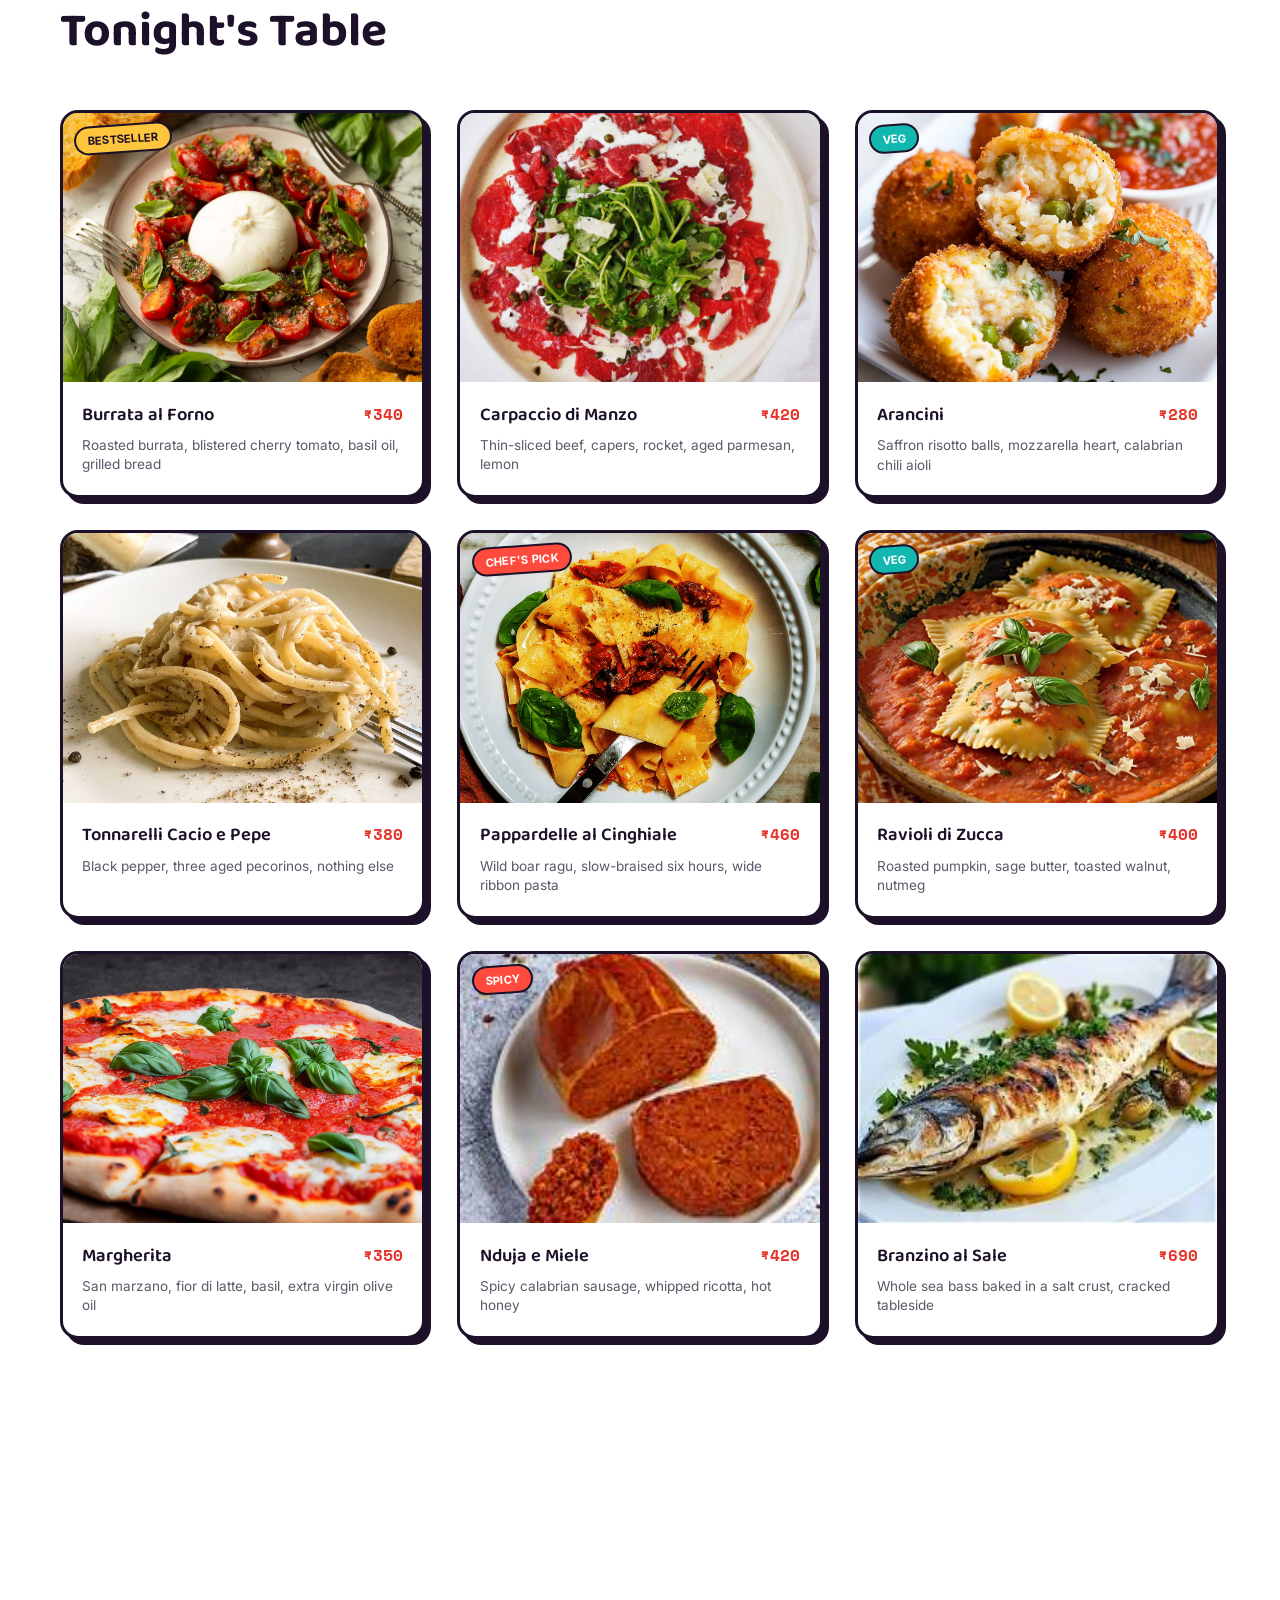
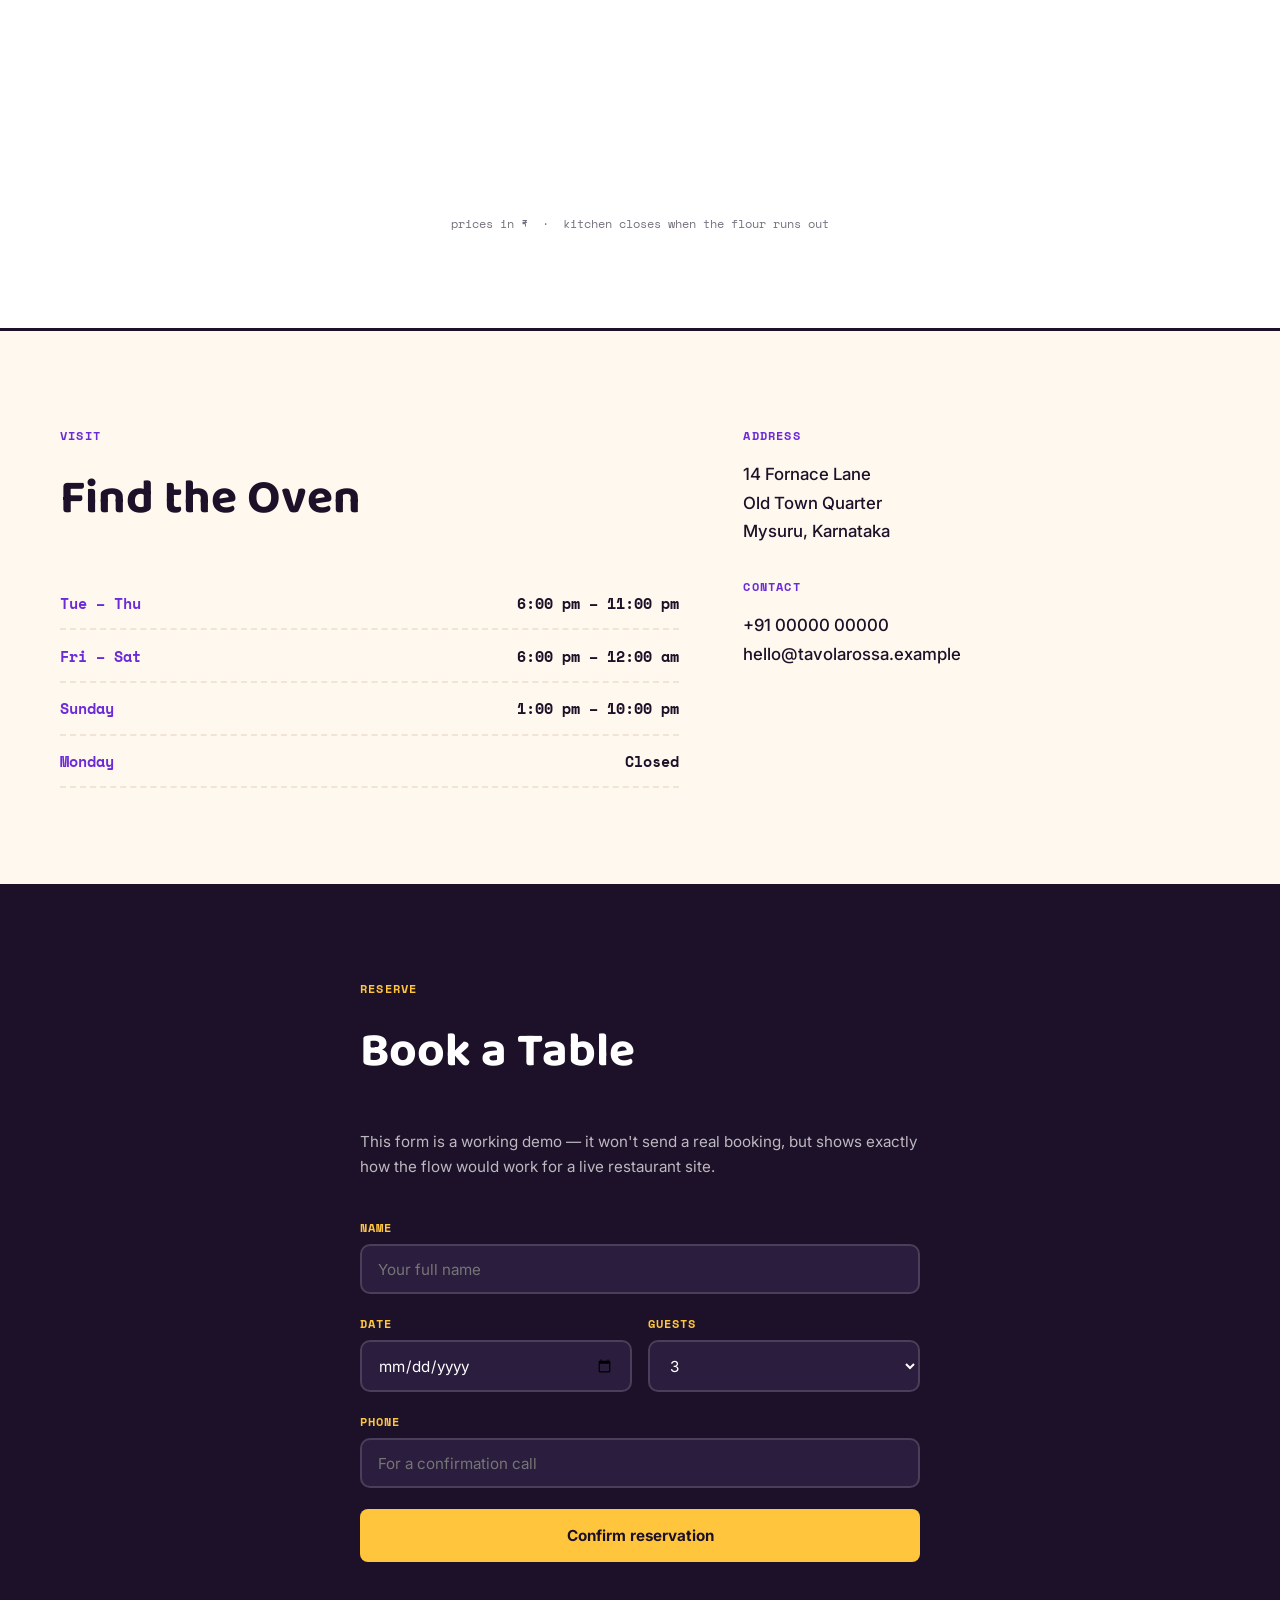
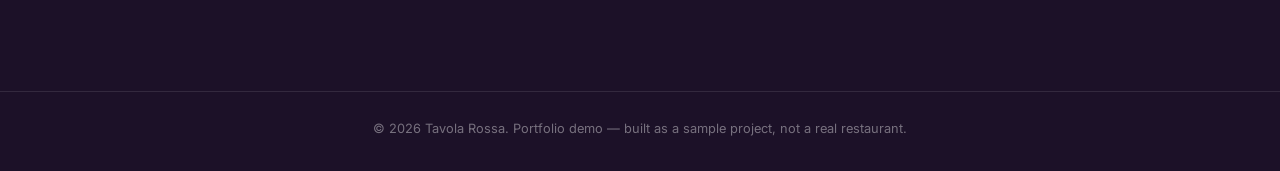
==== commit b162e2d1: "Update index.html" ====
--- a/index.html
+++ b/index.html
@@ -15,6 +15,7 @@
     <div class="nav-inner">
       <a href="#top" class="brand">Tavola <span>Rossa</span></a>
       <nav class="nav-links">
+        <a href="index.html">Home</a>
         <a href="#story">Story</a>
         <a href="#menu">Menu</a>
         <a href="gallery.html">Gallery</a>
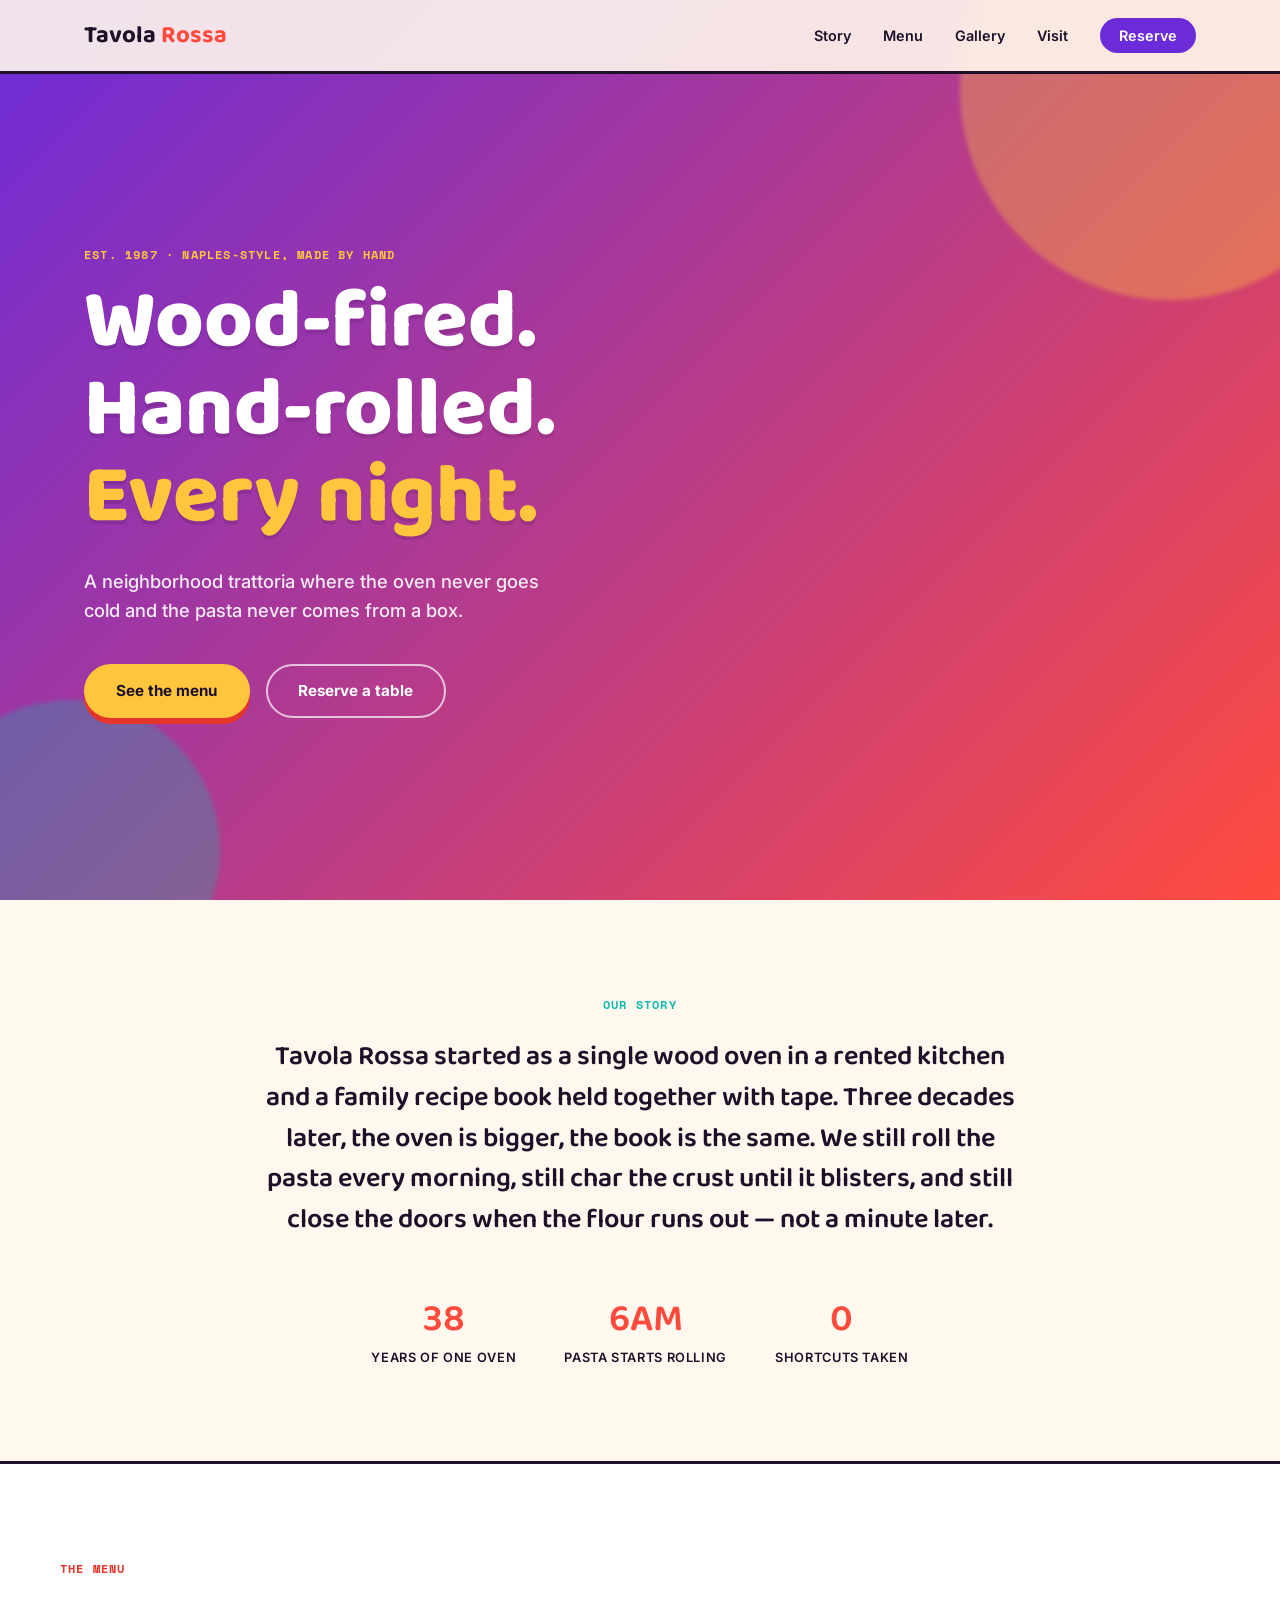
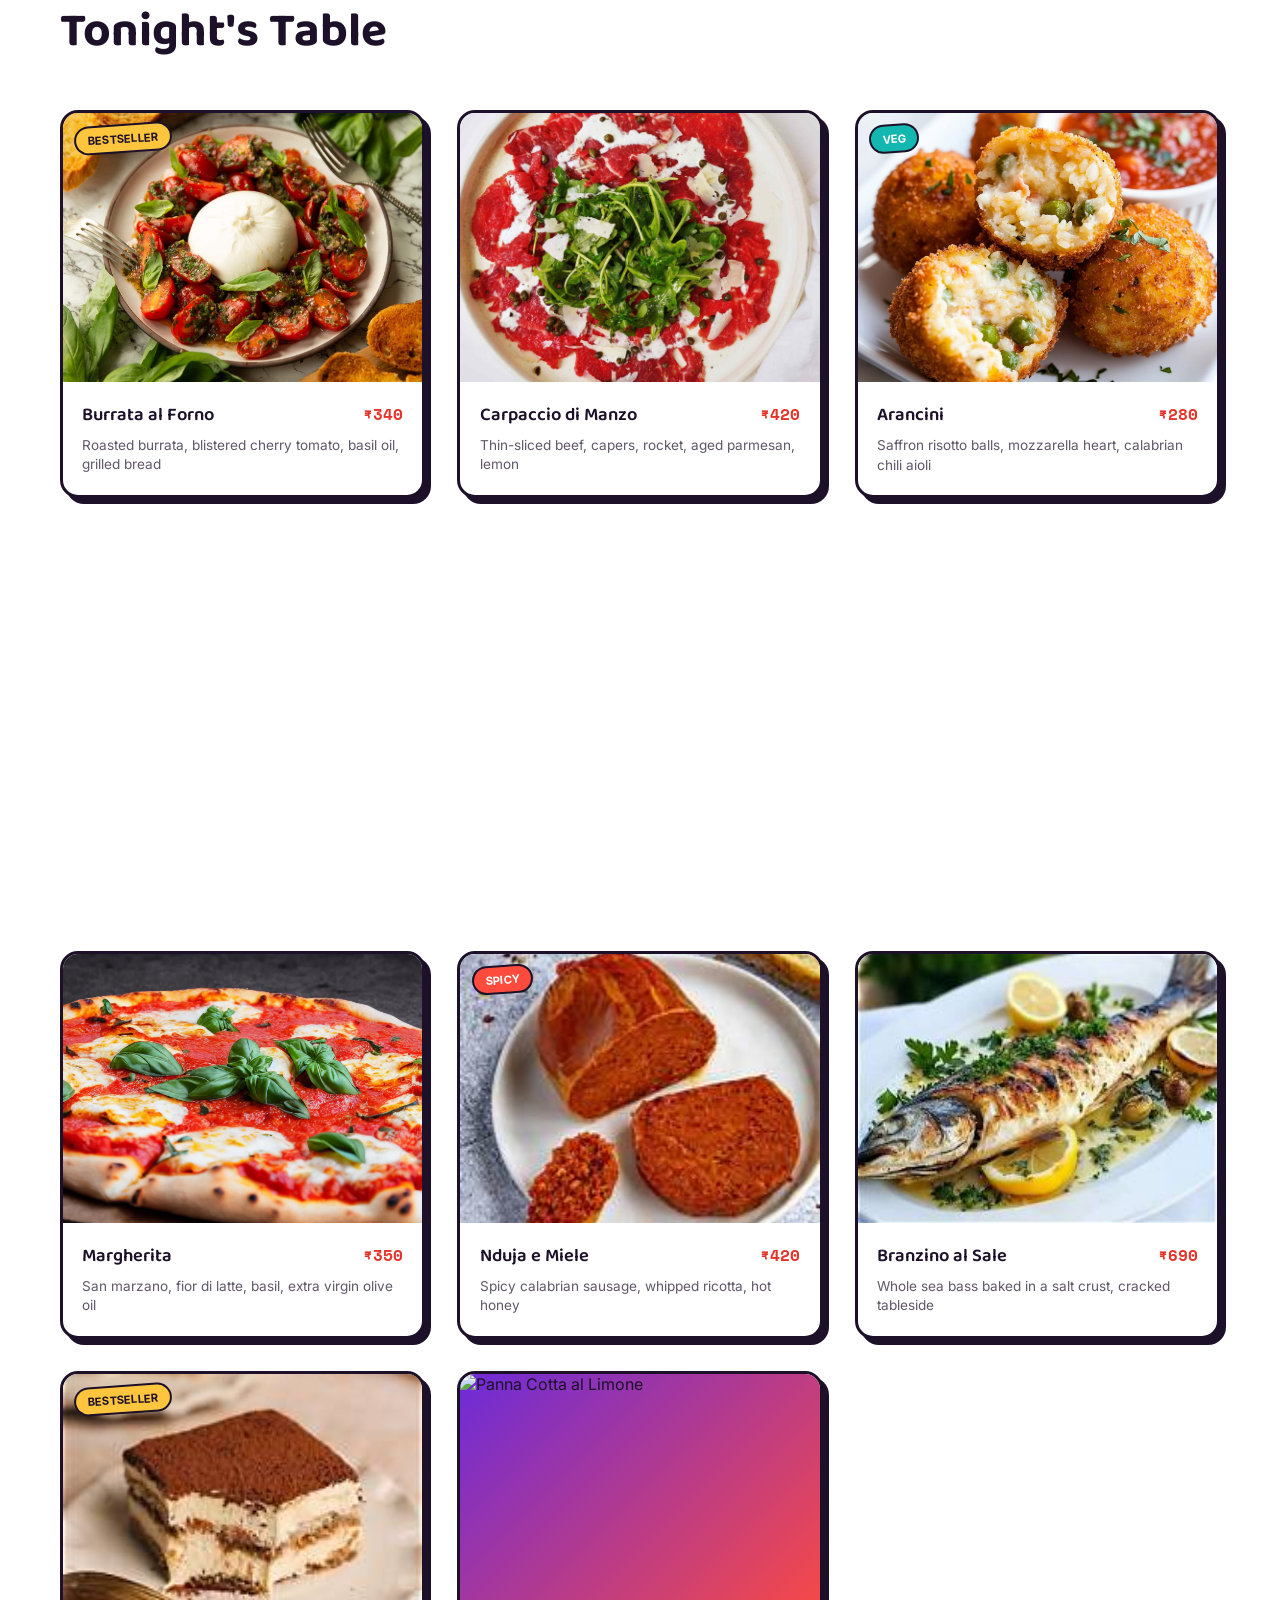
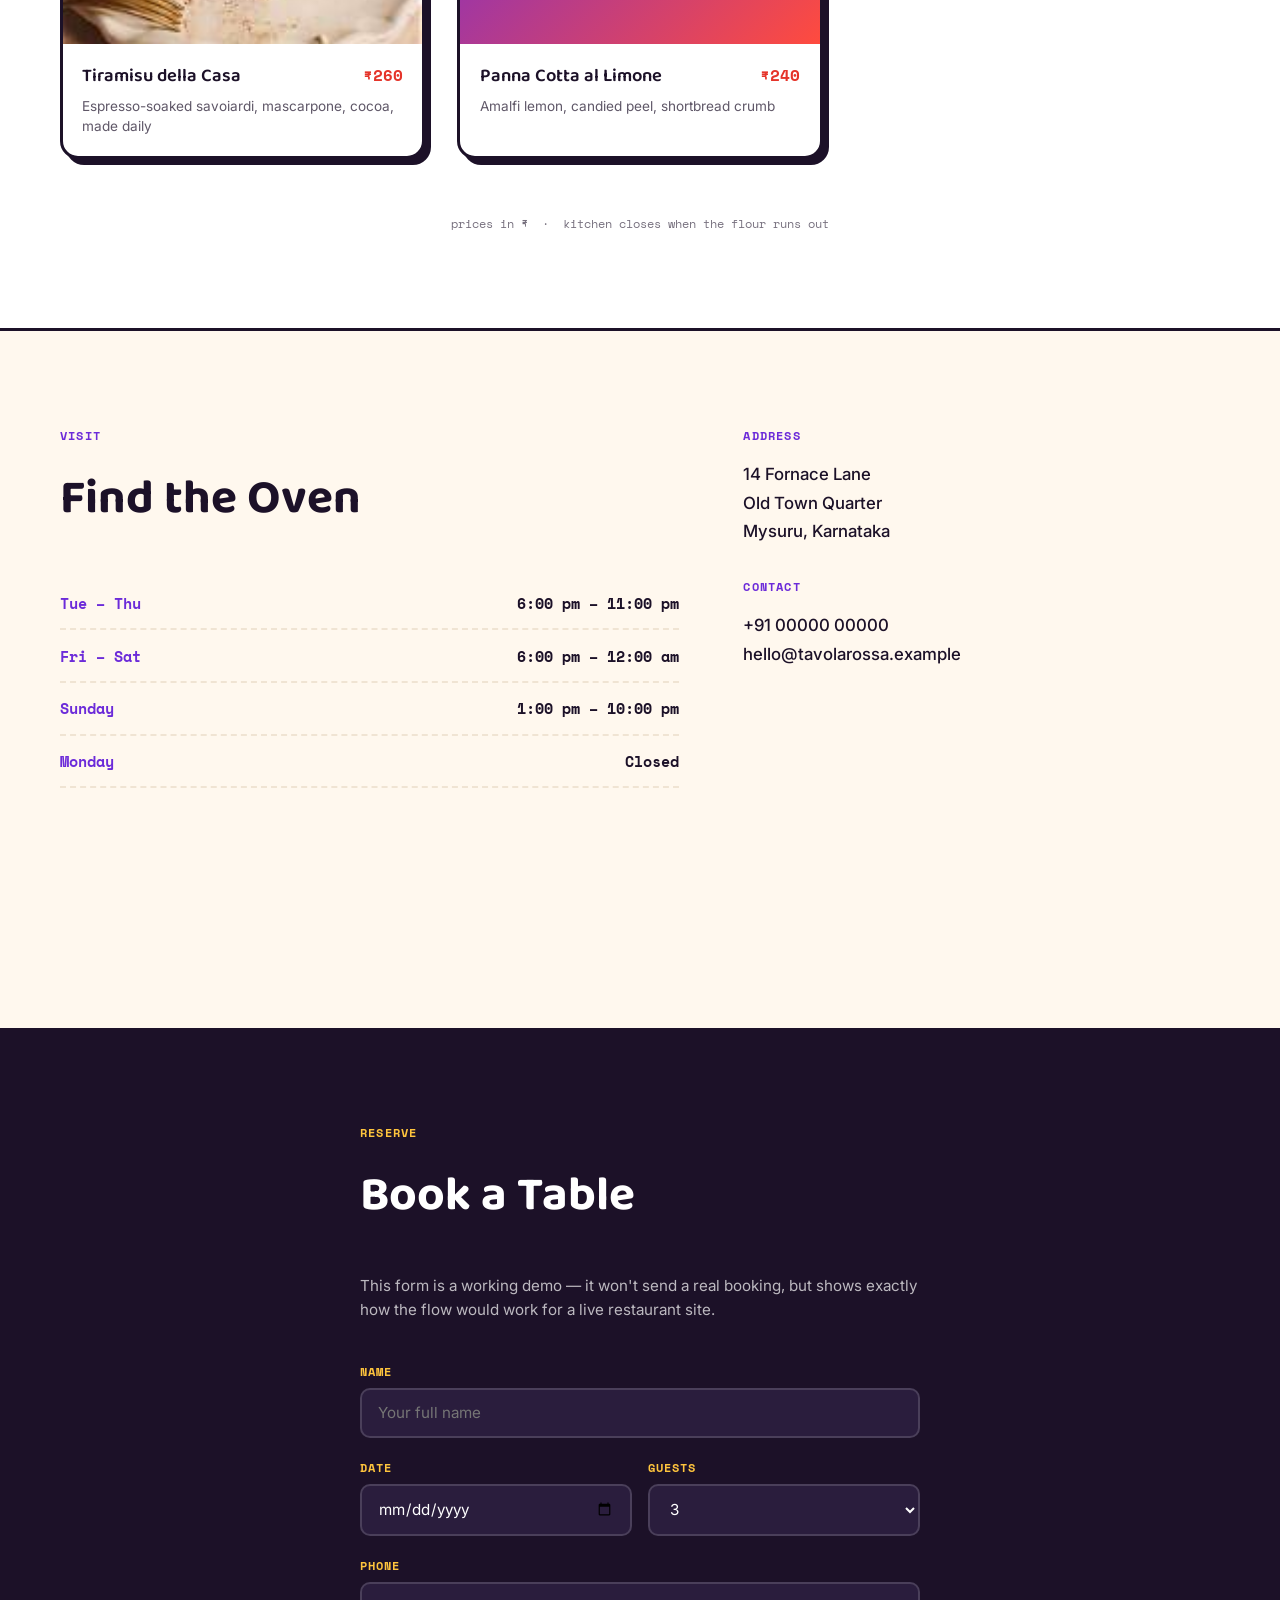
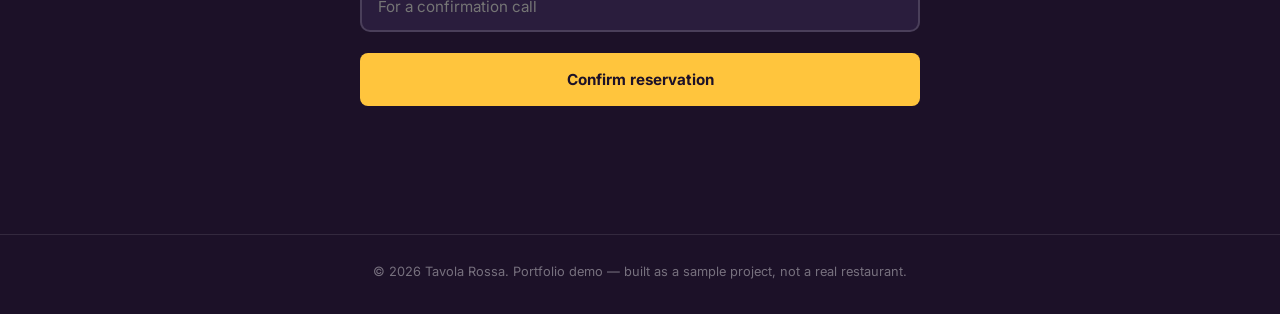
==== commit 24d5c72c: "Update index.html" ====
--- a/index.html
+++ b/index.html
@@ -7,6 +7,11 @@
 <link rel="preconnect" href="https://fonts.googleapis.com">
 <link href="https://fonts.googleapis.com/css2?family=Baloo+2:wght@500;600;700;800&family=Inter:wght@400;500;600;700&family=Space+Mono:wght@400;700&display=swap" rel="stylesheet">
 <link rel="stylesheet" href="style.css">
+<style>
+  /* Scroll-reveal — self-contained, works regardless of style.css version */
+  .fade-up { opacity: 0; transform: translateY(18px); transition: opacity 0.6s ease, transform 0.6s ease; }
+  .fade-up.in-view { opacity: 1; transform: translateY(0); }
+</style>
 </head>
 <body>
 
@@ -15,14 +20,9 @@
     <div class="nav-inner">
       <a href="#top" class="brand">Tavola <span>Rossa</span></a>
       <nav class="nav-links">
-        <a href="index.html">Home</a>
         <a href="#story">Story</a>
         <a href="#menu">Menu</a>
         <a href="gallery.html">Gallery</a>
-        <a href="events.html">Events</a>
-        <a href="faq.html">FAQ</a>
-        <a href="reviews.html">Reviews</a>
-        <a href="about.html">About</a>
         <a href="#visit">Visit</a>
         <a href="#reserve" class="nav-cta">Reserve</a>
       </nav>
@@ -49,7 +49,7 @@
 
   <!-- STORY -->
   <section class="story" id="story">
-    <div class="story-inner">
+    <div class="story-inner fade-up">
       <div class="story-tag">Our story</div>
       <p class="story-text">Tavola Rossa started as a single wood oven in a rented kitchen and a family recipe book held together with tape. Three decades later, the oven is bigger, the book is the same. We still roll the pasta every morning, still char the crust until it blisters, and still close the doors when the flour runs out &mdash; not a minute later.</p>
       <div class="story-stats">
@@ -128,7 +128,7 @@
 
         <article class="dish-card">
           <div class="dish-photo">
-            <img src="images/ravioli.jpeg" alt="Ravioli di Zucca">
+            <img src="images/ravioli.jpg" alt="Ravioli di Zucca">
             <div class="dish-fallback">🥟</div>
             <span class="badge badge-teal">Veg</span>
           </div>
@@ -186,7 +186,7 @@
 
         <article class="dish-card">
           <div class="dish-photo">
-            <img src="images/panna-cotta.png" alt="Panna Cotta al Limone">
+            <img src="images/panna-cotta.jpg" alt="Panna Cotta al Limone">
             <div class="dish-fallback">🍮</div>
           </div>
           <div class="dish-body">
@@ -202,7 +202,7 @@
 
   <!-- VISIT -->
   <section class="visit" id="visit">
-    <div class="visit-inner">
+    <div class="visit-inner fade-up">
       <div class="visit-block">
         <p class="eyebrow">Visit</p>
         <h2 class="section-title">Find the Oven</h2>
@@ -218,13 +218,20 @@
         <p class="address">14 Fornace Lane<br>Old Town Quarter<br>Mysuru, Karnataka</p>
         <p class="eyebrow">Contact</p>
         <p class="address">+91 00000 00000<br>hello@tavolarossa.example</p>
+        <iframe
+          src="https://maps.google.com/maps?q=Mysuru%2C%20Karnataka&z=14&output=embed"
+          width="100%" height="220"
+          style="border:0; border-radius:12px; margin-top:0.5rem;"
+          loading="lazy"
+          title="Map location">
+        </iframe>
       </div>
     </div>
   </section>
 
   <!-- RESERVE -->
   <section class="reserve" id="reserve">
-    <div class="reserve-inner">
+    <div class="reserve-inner fade-up">
       <p class="eyebrow eyebrow-dark">Reserve</p>
       <h2 class="section-title">Book a Table</h2>
       <p class="reserve-sub">This form is a working demo &mdash; it won't send a real booking, but shows exactly how the flow would work for a live restaurant site.</p>
@@ -260,5 +267,17 @@
   </footer>
 
   <script src="script.js"></script>
+  <script>
+    // Self-contained scroll-reveal — works regardless of script.js version
+    const fadeObserver = new IntersectionObserver((entries) => {
+      entries.forEach(entry => {
+        if (entry.isIntersecting) {
+          entry.target.classList.add('in-view');
+          fadeObserver.unobserve(entry.target);
+        }
+      });
+    }, { threshold: 0.15 });
+    document.querySelectorAll('.fade-up').forEach(el => fadeObserver.observe(el));
+  </script>
 </body>
 </html>
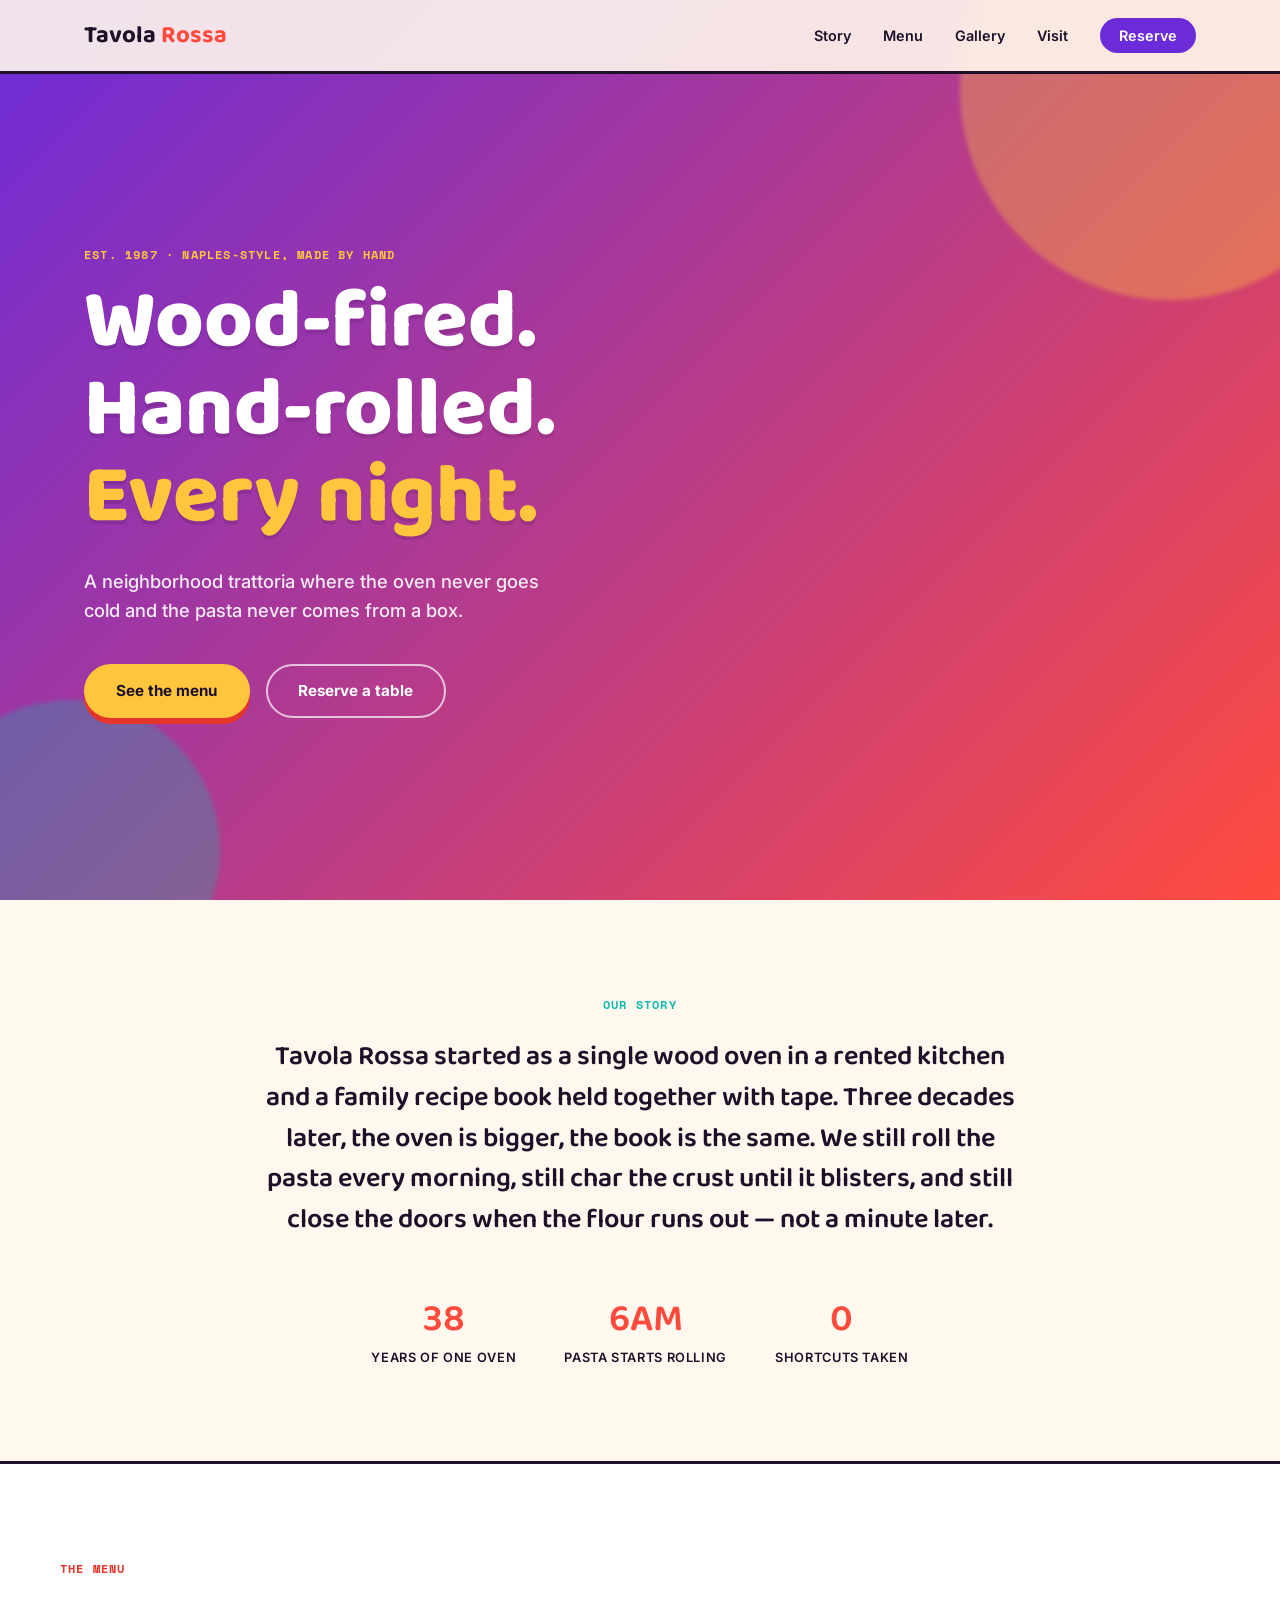
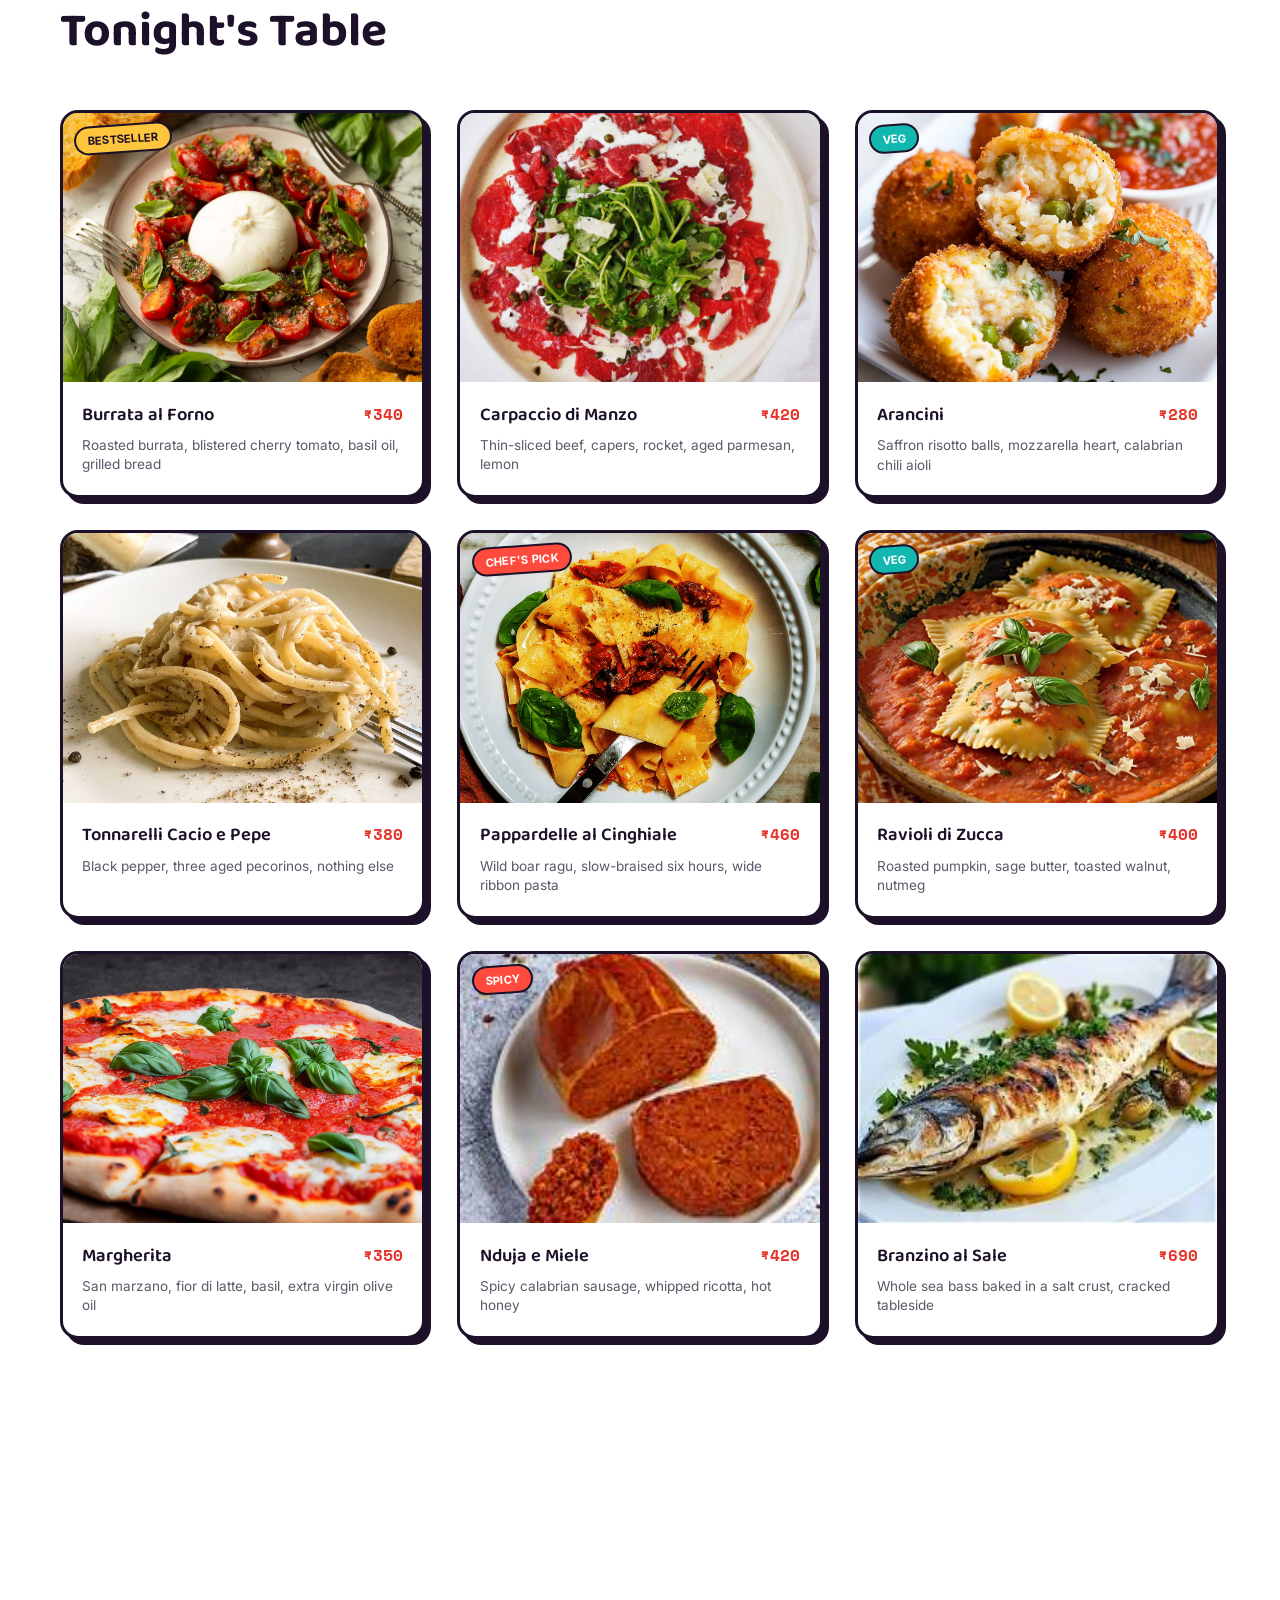
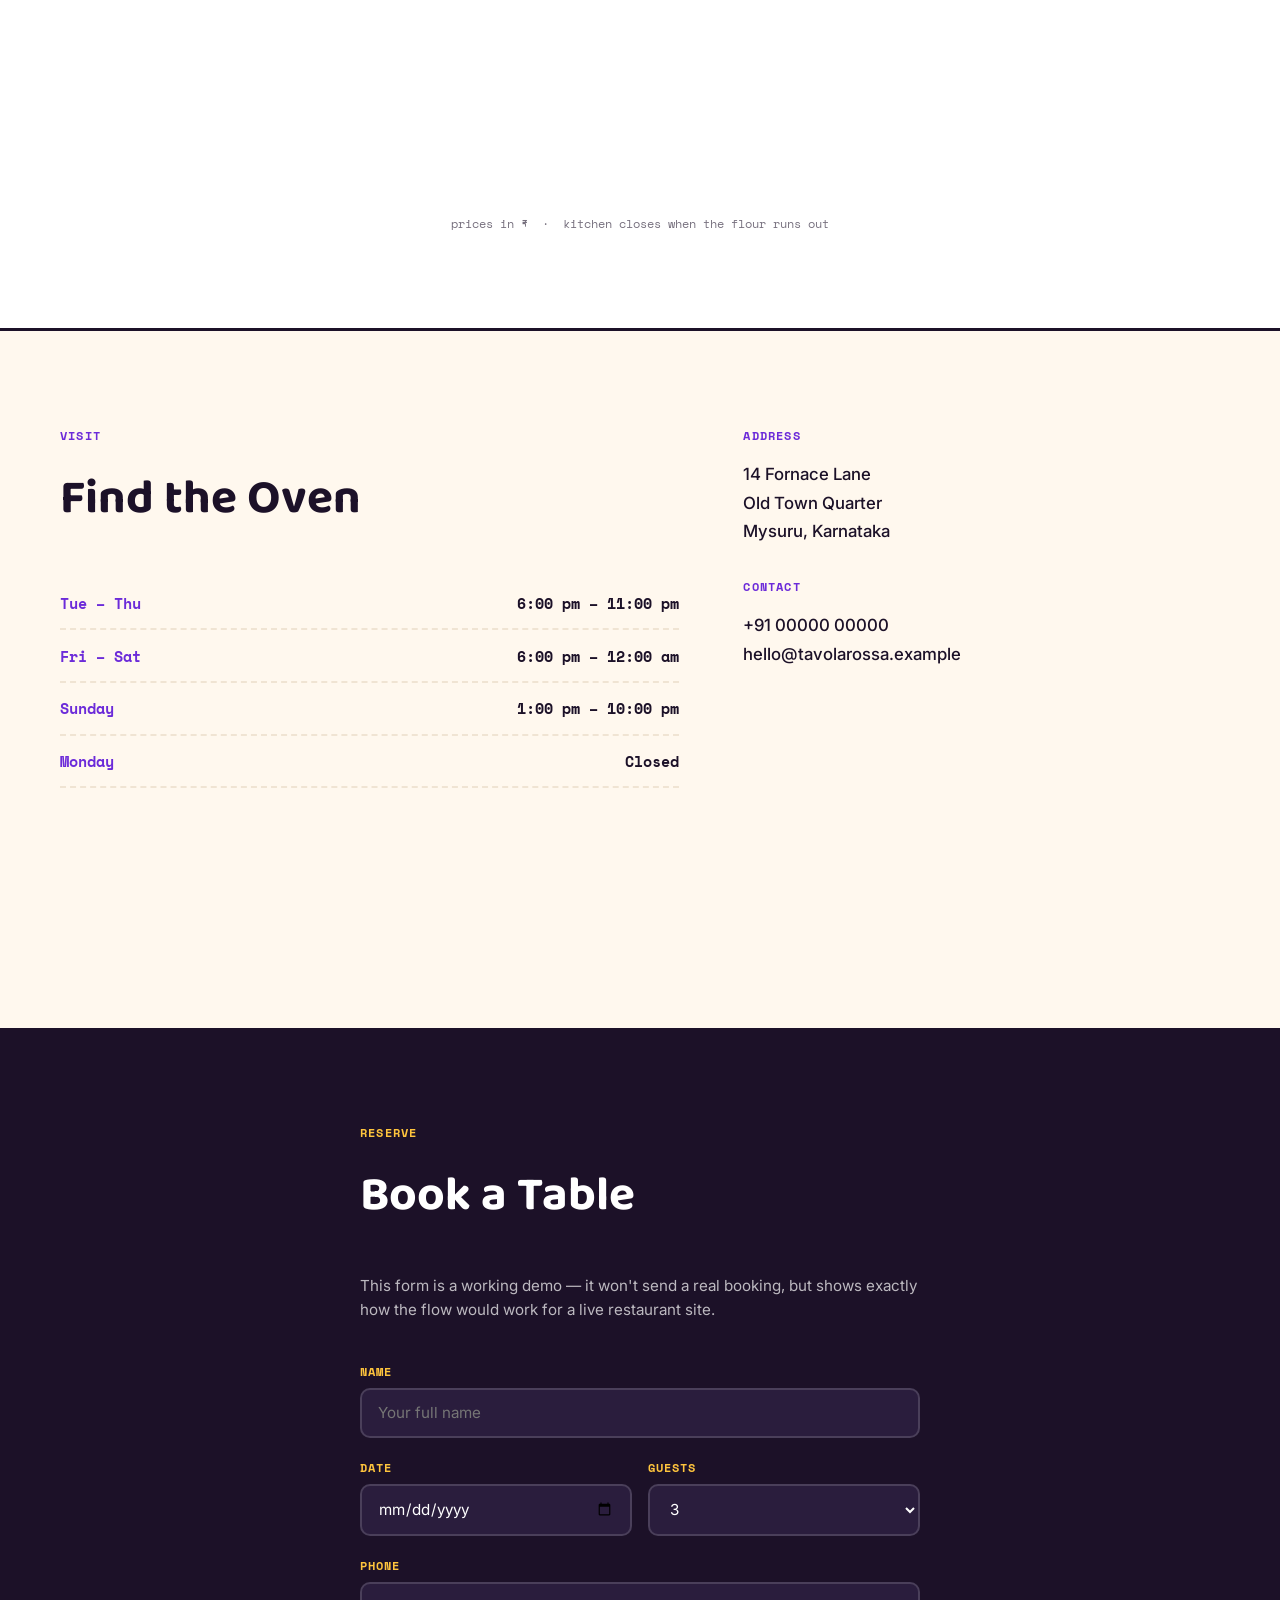
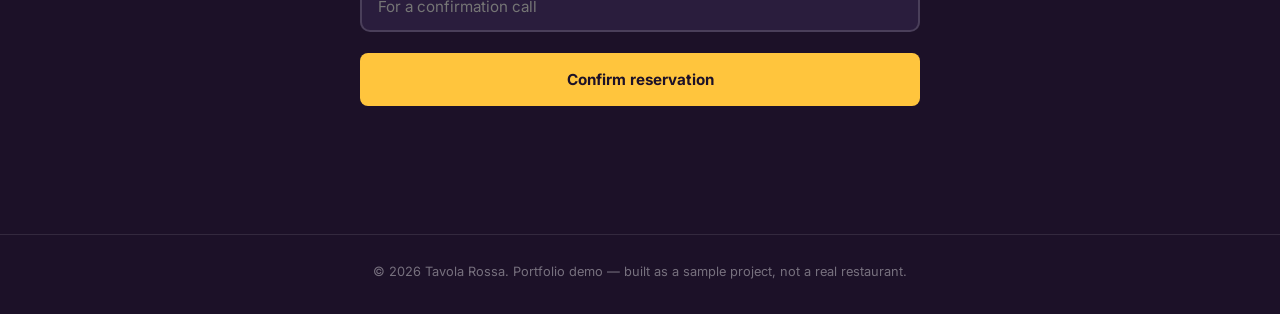
==== commit d5752a61: "Update index.html" ====
--- a/index.html
+++ b/index.html
@@ -128,7 +128,7 @@
 
         <article class="dish-card">
           <div class="dish-photo">
-            <img src="images/ravioli.jpg" alt="Ravioli di Zucca">
+            <img src="images/ravioli.jpeg" alt="Ravioli di Zucca">
             <div class="dish-fallback">🥟</div>
             <span class="badge badge-teal">Veg</span>
           </div>
@@ -186,7 +186,7 @@
 
         <article class="dish-card">
           <div class="dish-photo">
-            <img src="images/panna-cotta.jpg" alt="Panna Cotta al Limone">
+            <img src="images/panna-cotta.png" alt="Panna Cotta al Limone">
             <div class="dish-fallback">🍮</div>
           </div>
           <div class="dish-body">
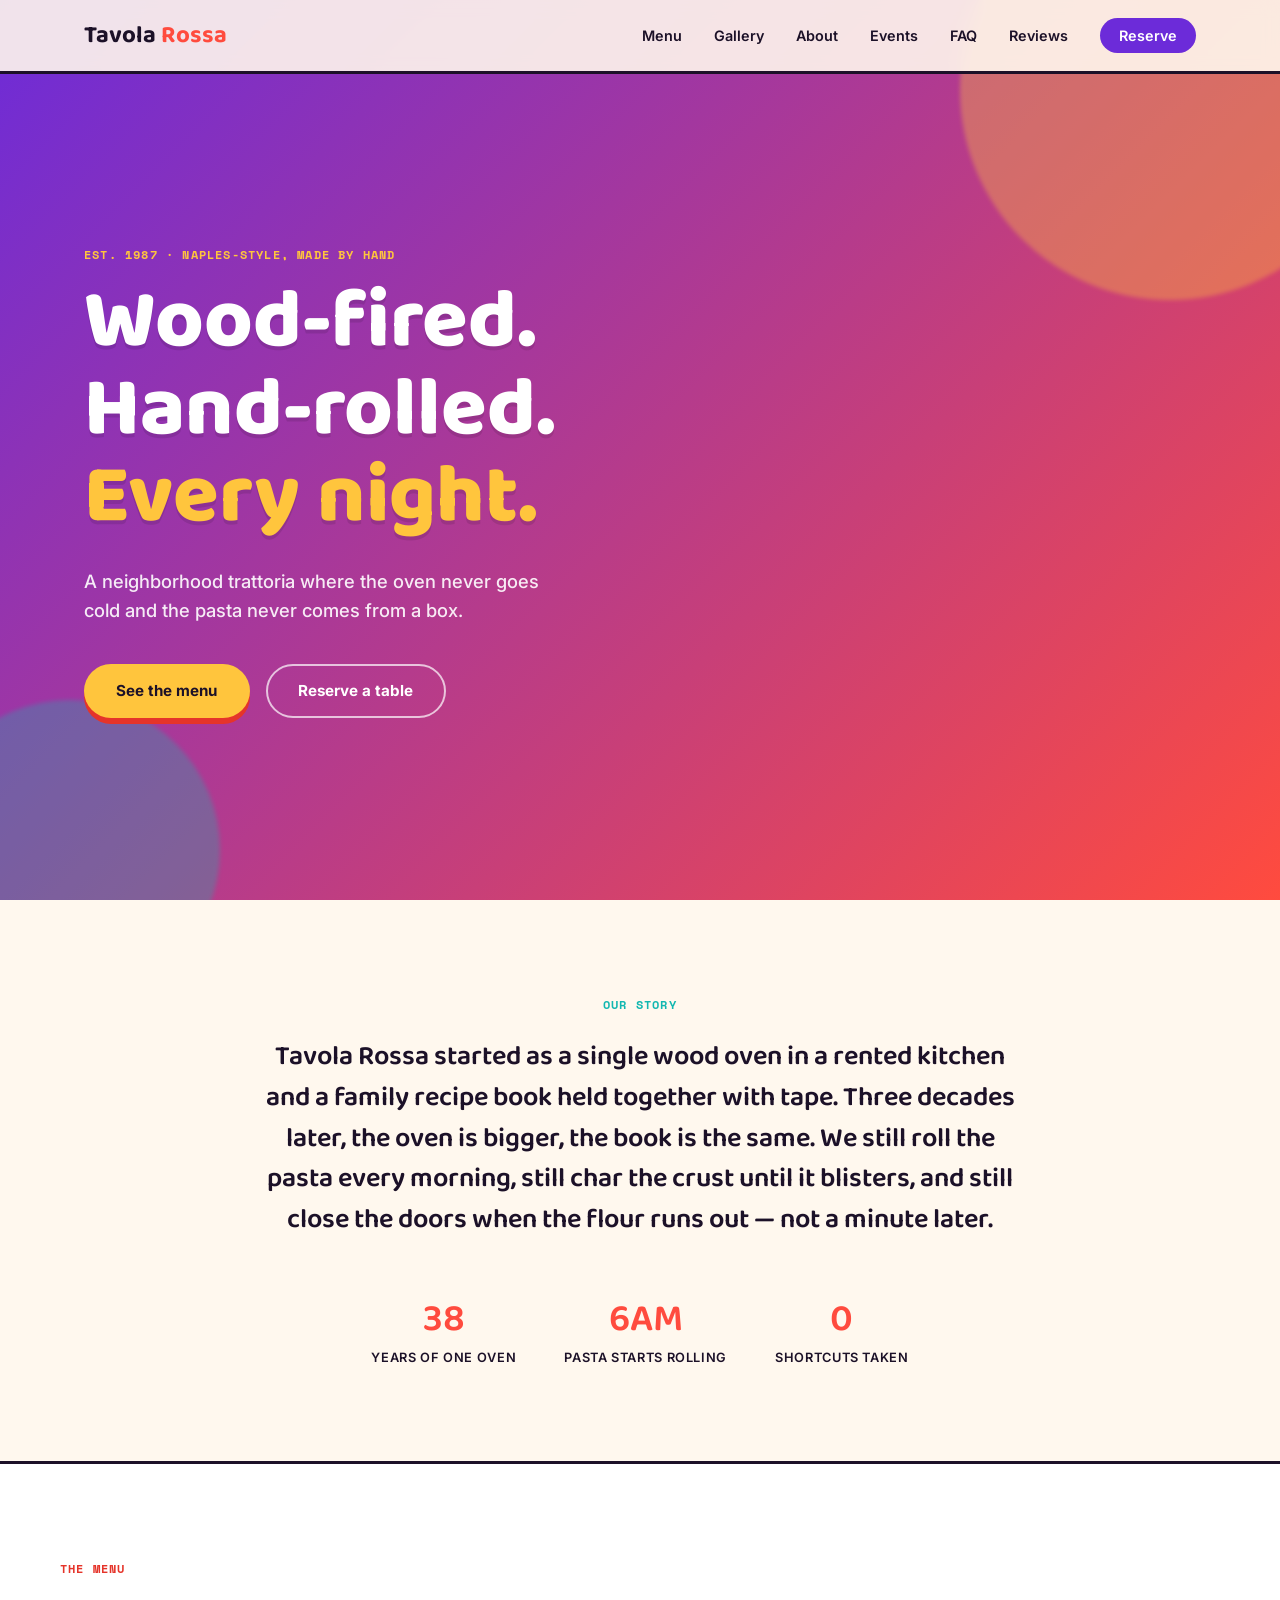
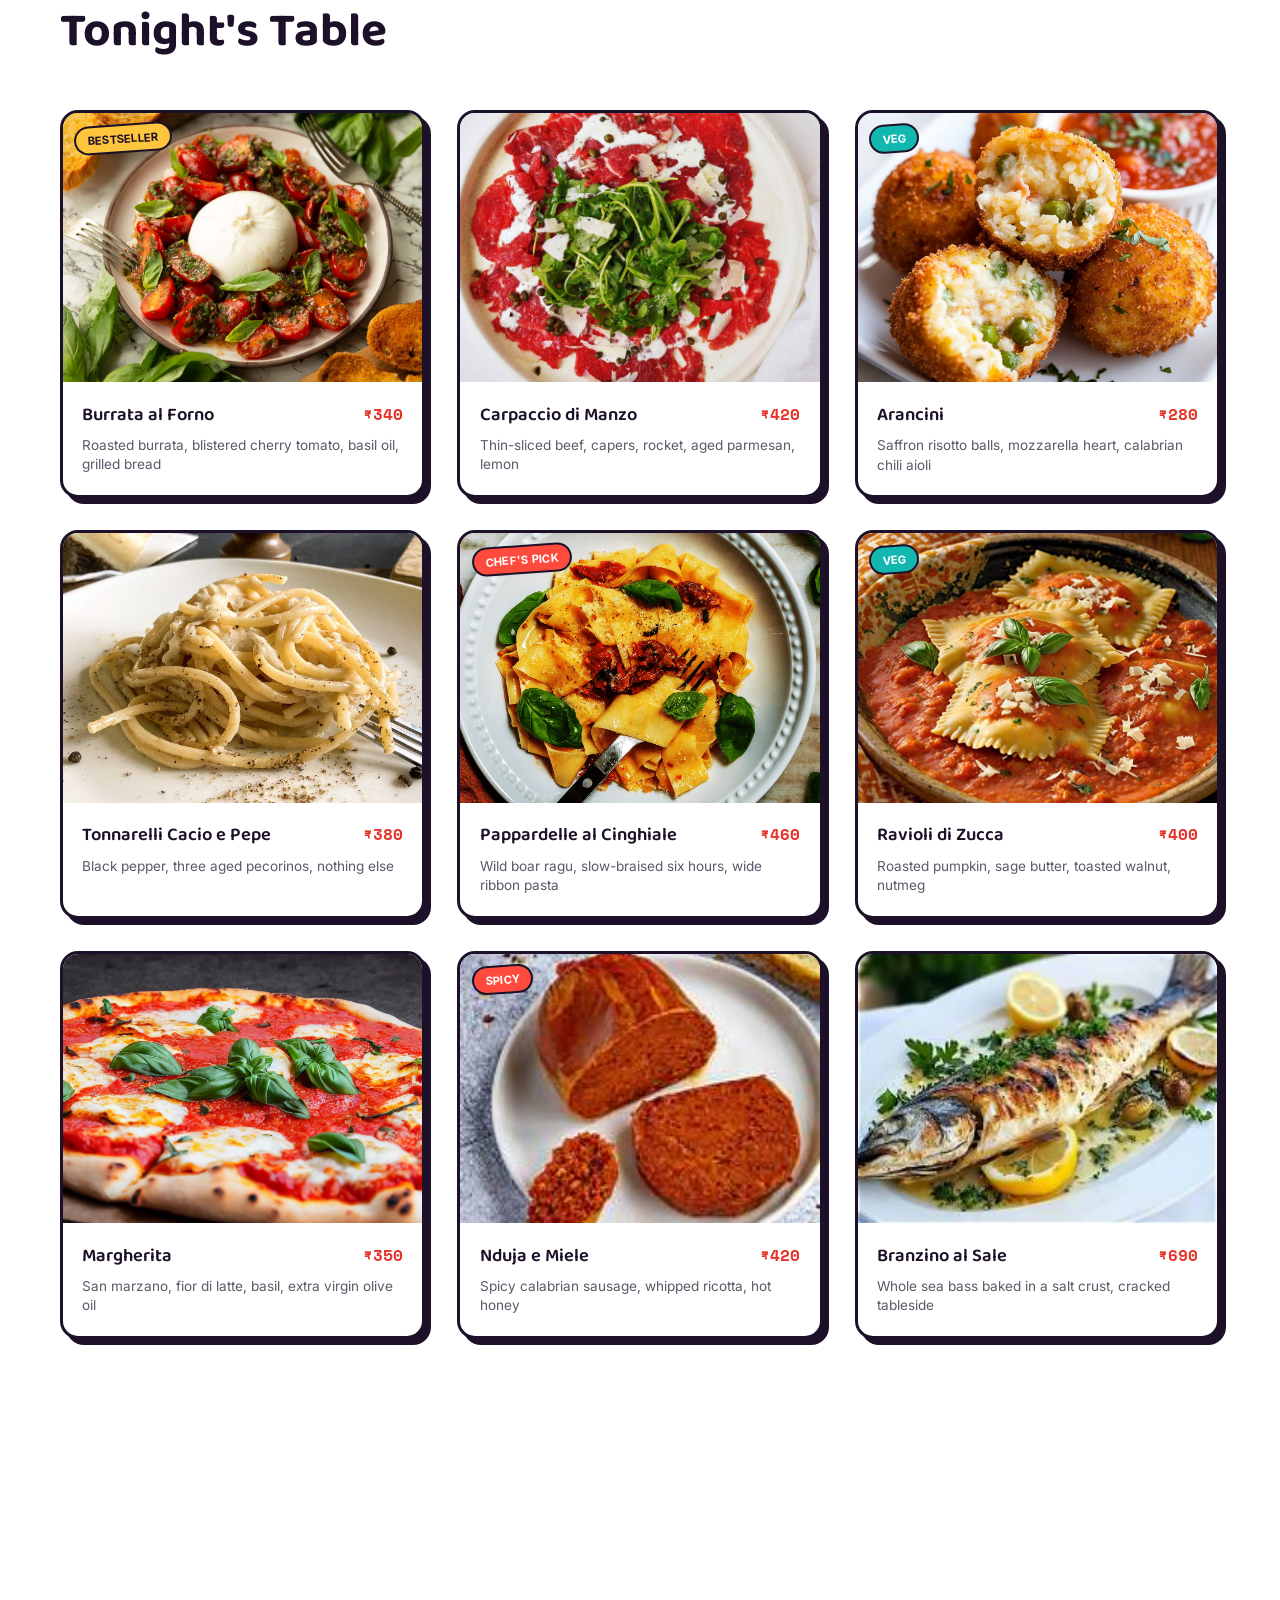
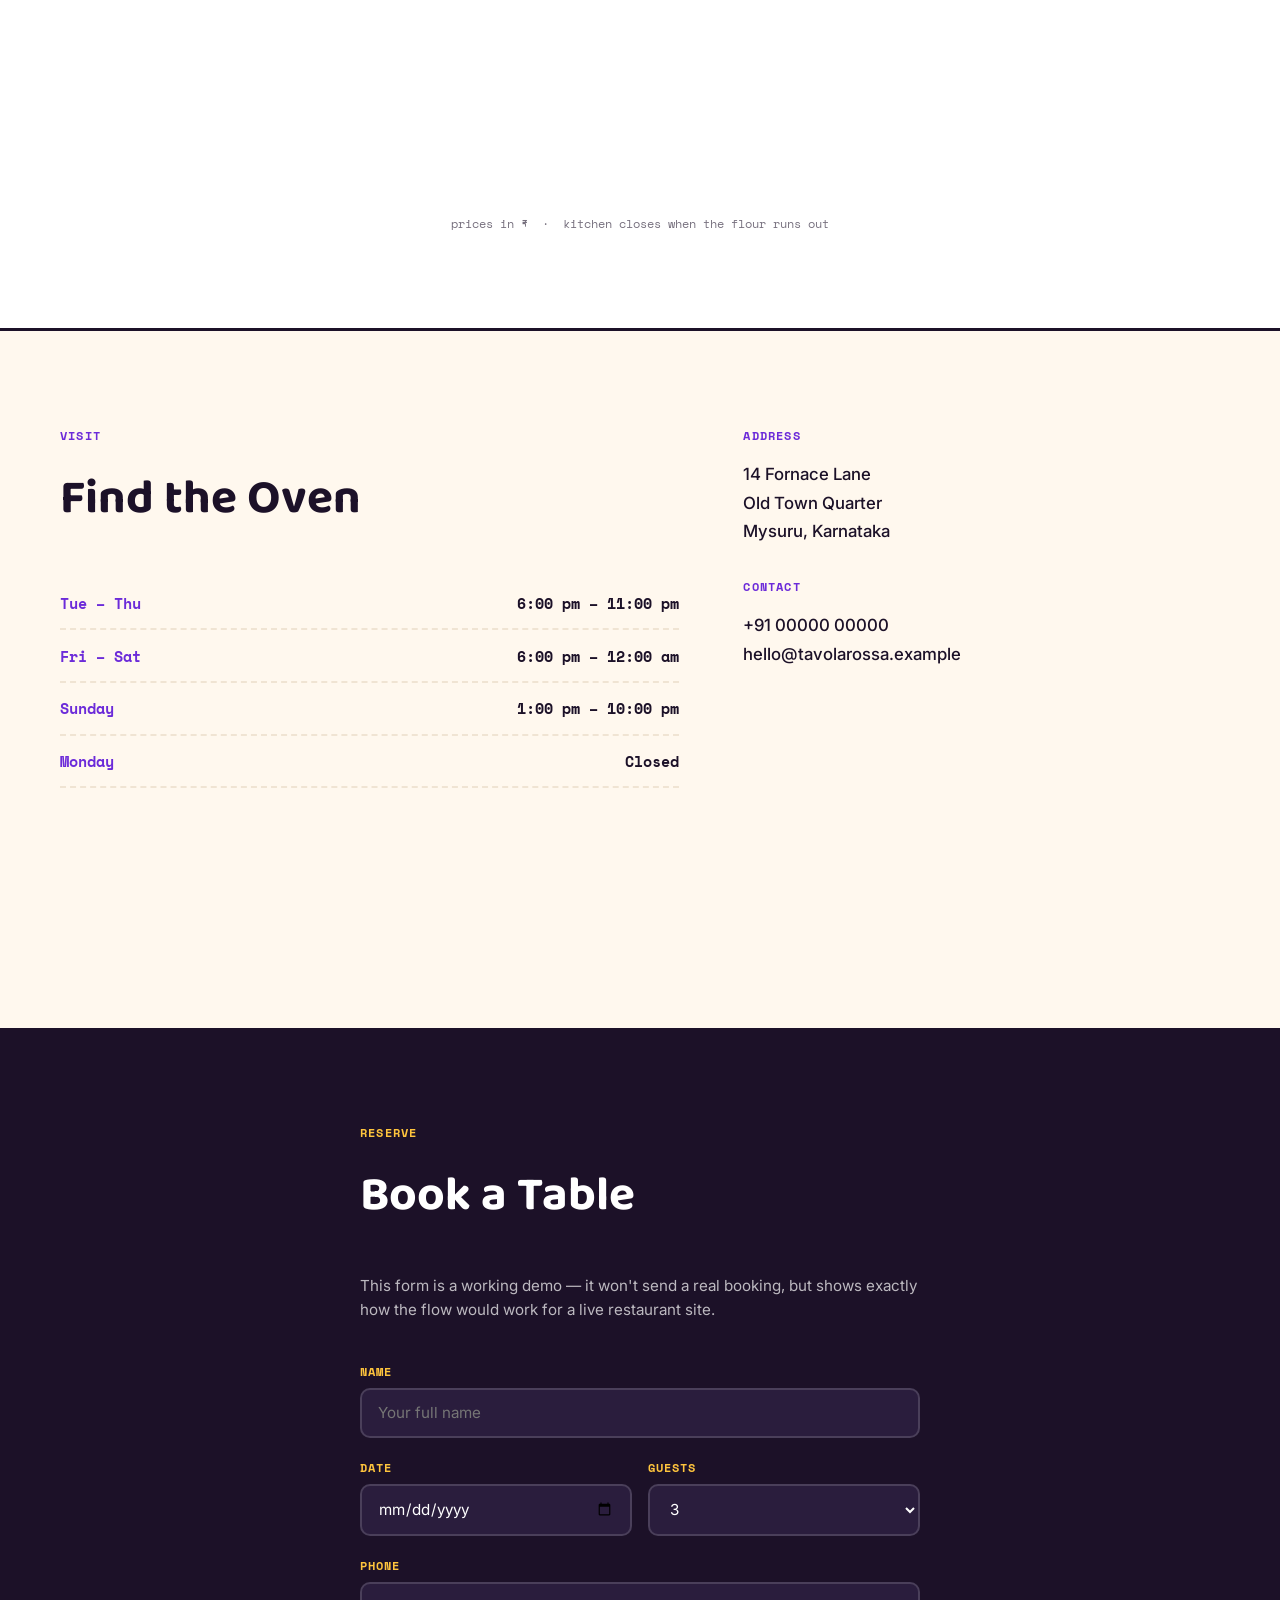
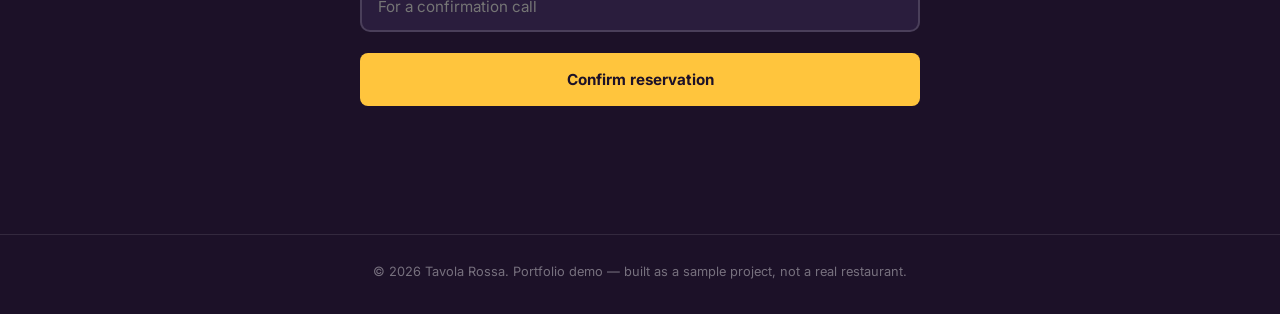
==== commit 2735d8c9: "Update index.html" ====
--- a/index.html
+++ b/index.html
@@ -19,12 +19,14 @@
   <header class="nav" id="nav">
     <div class="nav-inner">
       <a href="#top" class="brand">Tavola <span>Rossa</span></a>
-      <nav class="nav-links">
-        <a href="#story">Story</a>
-        <a href="#menu">Menu</a>
+       <nav class="nav-links">
+        <a href="index.html#menu">Menu</a>
         <a href="gallery.html">Gallery</a>
-        <a href="#visit">Visit</a>
-        <a href="#reserve" class="nav-cta">Reserve</a>
+        <a href="about.html">About</a>
+        <a href="events.html">Events</a>
+        <a href="faq.html">FAQ</a>
+        <a href="reviews.html">Reviews</a>
+        <a href="index.html#reserve" class="nav-cta">Reserve</a>
       </nav>
       <button class="nav-toggle" id="navToggle" aria-label="Open menu">
         <span></span><span></span><span></span>
